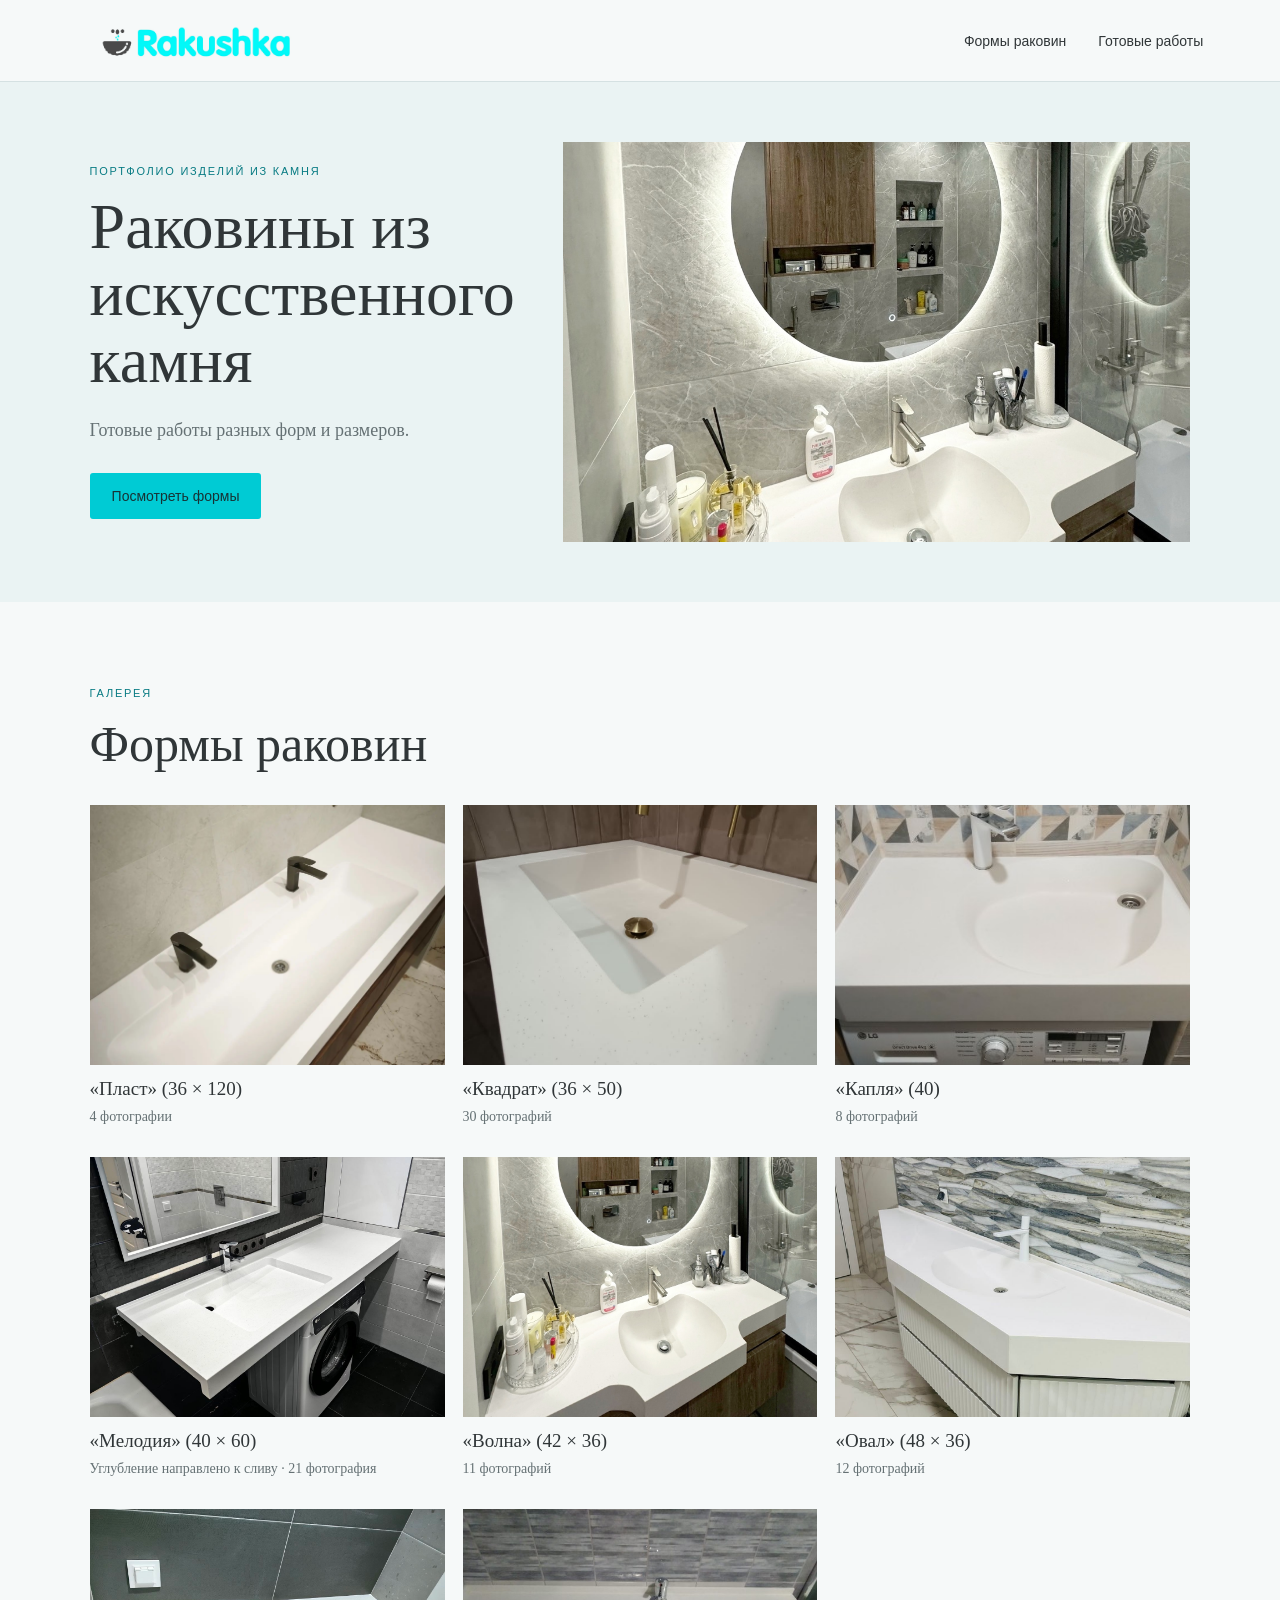
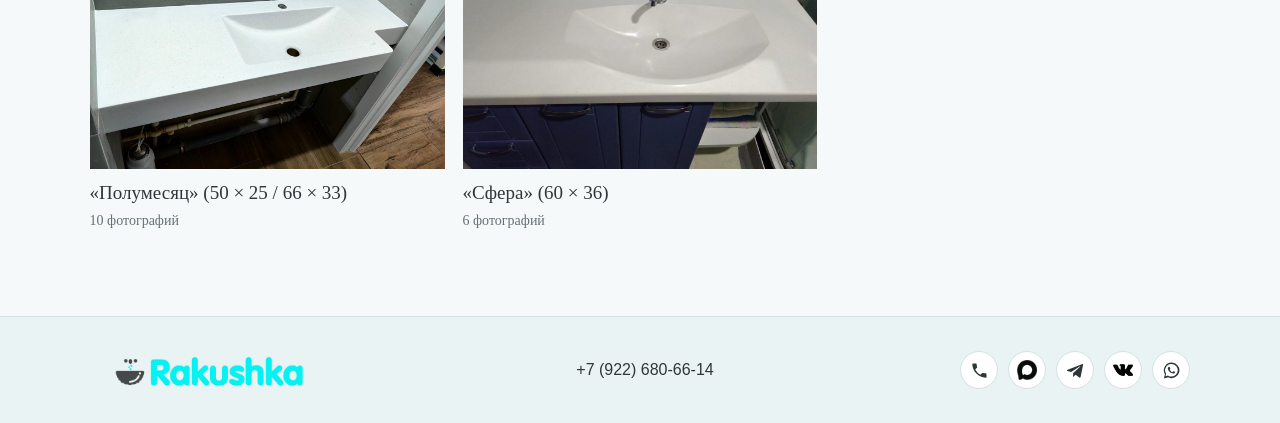
==== index.html @ c7b10550 "добавил сайт" ====
<!DOCTYPE html>
<html lang="ru">
<head>
    <meta charset="UTF-8">
    <meta name="viewport" content="width=device-width, initial-scale=1.0">
    <meta name="description" content="Портфолио раковин из искусственного камня.">
    <title>Rakushka</title>
    <link rel="stylesheet" href="styles.css">
</head>
<body>
    <header class="header">
        <a class="site-logo-link" href="index.html" aria-label="На главную страницу">
            <img class="site-logo" src="img/logo/logo.jpg" alt="Rakushka — логотип">
        </a>
        <nav class="navigation">
            <a href="#forms">Формы раковин</a>
            <a href="works.html">Готовые работы</a>
        </nav>
    </header>

    <main>
        <section class="hero">
            <div class="hero__text">
                <p class="eyebrow">Портфолио изделий из камня</p>
                <h1>Раковины из искусственного камня</h1>
                <p class="hero__description">
                    Готовые работы разных форм и размеров.
                </p>
                <a class="button" href="#forms">Посмотреть формы</a>
            </div>
            <div class="hero__image">
                <img src="img/42x36-izognutaya/01.jpg" alt="Раковина из искусственного камня">
            </div>
        </section>

        <section class="forms section" id="forms">
            <div class="section-heading">
                <p class="eyebrow">Галерея</p>
                <h2>Формы раковин</h2>
            </div>

            <div class="form-grid">
                <a class="form-card" href="works.html?form=36x120">
                    <img src="img/36x120-pryamougolnaya-kruglaya/04.jpg" alt="Раковина «Пласт», 36 × 120">
                    <h3>«Пласт» (36 × 120)</h3>
                    <p>4 фотографии</p>
                </a>

                <a class="form-card" href="works.html?form=36x50">
                    <img src="img/36x50-kvadratnaya/13.jpg" alt="Раковина «Квадрат», 36 × 50">
                    <h3>«Квадрат» (36 × 50)</h3>
                    <p>30 фотографий</p>
                </a>

                <a class="form-card" href="works.html?form=40-oval">
                    <img src="img/40-ovalnaya/01.jpg" alt="Раковина «Капля», 40">
                    <h3>«Капля» (40)</h3>
                    <p>8 фотографий</p>
                </a>

                <a class="form-card" href="works.html?form=40x60">
                    <img src="img/40x60-pryamougolnaya-sliv/18.jpg" alt="Раковина «Мелодия», 40 × 60">
                    <h3>«Мелодия» (40 × 60)</h3>
                    <p>Углубление направлено к сливу · 21 фотография</p>
                </a>

                <a class="form-card" href="works.html?form=42x36">
                    <img class="image-bottom" src="img/42x36-izognutaya/01.jpg" alt="Раковина «Волна», 42 × 36">
                    <h3>«Волна» (42 × 36)</h3>
                    <p>11 фотографий</p>
                </a>

                <a class="form-card" href="works.html?form=48x36">
                    <img src="img/48x36-ovalnaya/04.jpg" alt="Раковина «Овал», 48 × 36">
                    <h3>«Овал» (48 × 36)</h3>
                    <p>12 фотографий</p>
                </a>

                <a class="form-card" href="works.html?form=50x25-66x33">
                    <img src="img/50x25-66x33-polukrug-sboku/06.jpg" alt="Раковина «Полумесяц», 50 × 25 или 66 × 33">
                    <h3>«Полумесяц» (50 × 25 / 66 × 33)</h3>
                    <p>10 фотографий</p>
                </a>

                <a class="form-card" href="works.html?form=60x36">
                    <img src="img/60x36-polukrug-speredi-oval/06.jpg" alt="Раковина «Сфера», 60 × 36">
                    <h3>«Сфера» (60 × 36)</h3>
                    <p>6 фотографий</p>
                </a>
            </div>
        </section>
    </main>

    <footer class="footer">
        <a class="site-logo-link" href="index.html" aria-label="На главную страницу">
            <img class="site-logo" src="img/logo/logo.jpg" alt="Форма камня — логотип">
        </a>
        <a href="tel:+79226806614">+7 (922) 680-66-14</a>
        <div class="footer__socials">
            <a class="social-icon" href="tel:+79226806614" aria-label="Позвонить">
                <svg viewBox="0 0 24 24" aria-hidden="true"><path d="M6.6 10.8a15.1 15.1 0 0 0 6.6 6.6l2.2-2.2a1 1 0 0 1 1-.2 11.4 11.4 0 0 0 3.5.6 1 1 0 0 1 1 1v3.5a1 1 0 0 1-1 1A17.9 17.9 0 0 1 2.9 4.1a1 1 0 0 1 1-1h3.5a1 1 0 0 1 1 1 11.4 11.4 0 0 0 .6 3.5 1 1 0 0 1-.2 1Z"/></svg>
            </a>
            <a class="social-icon" href="https://max.ru/u/f9LHodD0cOLrPdPLi6p1ySVcDOKdnUDTAjddglqmSjcLEAeSOEm218_a-qA" aria-label="MAX">
                <img class="social-icon__image" src="img/logo/max.jpg" alt="">
            </a>
            <a class="social-icon" href="https://t.me/maratusachev" aria-label="Telegram">
                <svg viewBox="0 0 24 24" aria-hidden="true"><path d="M21.7 4.4 18.5 20c-.2 1.1-.8 1.3-1.7.8l-4.7-3.5-2.3 2.2c-.3.3-.5.5-1 .5l.3-4.8 8.7-7.9c.4-.3-.1-.5-.6-.2L6.5 14 1.9 12.6c-1-.3-1-1 .2-1.5L20 4c.8-.3 1.9.2 1.7.4Z"/></svg>
            </a>
            <a class="social-icon" href="https://vk.ru/rakoviny18" aria-label="ВКонтакте">
                <img class="social-icon__image" src="img/logo/vk.jpg" alt="">
            </a>
            <a class="social-icon" href="https://wa.me/qr/Z5MLQCVCQ3GNJ1" aria-label="WhatsApp">
                <svg viewBox="0 0 24 24" aria-hidden="true"><path d="M12 2a9.7 9.7 0 0 0-8.3 14.7L2.4 22l5.5-1.4A9.8 9.8 0 1 0 12 2Zm0 17.7a8 8 0 0 1-4.1-1.1l-.3-.2-3.2.8.8-3.1-.2-.3A8 8 0 1 1 12 19.7Zm4.4-6c-.2-.1-1.4-.7-1.6-.8-.2-.1-.4-.1-.5.1-.2.2-.6.8-.8.9-.1.2-.3.2-.5.1-.2-.1-1-.4-1.9-1.2-.7-.6-1.2-1.4-1.4-1.6-.1-.2 0-.3.1-.5l.4-.4.3-.4c.1-.2 0-.3 0-.4l-.7-1.7c-.2-.4-.4-.4-.5-.4h-.5c-.2 0-.4.1-.6.3-.2.2-.8.8-.8 1.9s.8 2.2.9 2.3c.1.2 1.6 2.5 3.8 3.4 1.4.6 1.9.6 2.6.5.4-.1 1.4-.6 1.6-1.1.2-.6.2-1 .1-1.1-.1-.1-.3-.2-.5-.3Z"/></svg>
            </a>
        </div>
    </footer>
</body>
</html>
---- styles.css ----
:root {
    --color-background: #f6f9f9;
    --color-card: #eaf3f3;
    --color-text: #303638;
    --color-muted: #657174;
    --color-accent: #087b83;
    --color-highlight: #00cbd4;
    --color-highlight-hover: #00b5be;
    --color-line: #d5e1e2;
    --font-heading: Georgia, "Times New Roman", serif;
    --font-text: Arial, Helvetica, sans-serif;
}

* {
    box-sizing: border-box;
}

html {
    scroll-behavior: smooth;
}

body {
    margin: 0;
    color: var(--color-text);
    background: var(--color-background);
    font-family: var(--font-text);
}

a {
    color: inherit;
    text-decoration: none;
}

a:focus-visible,
button:focus-visible,
.work-card img:focus-visible {
    outline: 3px solid var(--color-accent);
    outline-offset: 4px;
}

.header {
    min-height: 82px;
    padding: 18px 6%;
    display: flex;
    align-items: center;
    justify-content: space-between;
    gap: 24px;
    border-bottom: 1px solid var(--color-line);
}

.logo {
    font-family: var(--font-heading);
    font-size: 18px;
    letter-spacing: 0.2em;
}

.site-logo {
    display: block;
    flex: 0 1 240px;
    width: min(240px, 100%);
    height: 34px;
    object-fit: cover;
    object-position: center 48%;
    mix-blend-mode: multiply;
}

.site-logo-link {
    display: block;
    flex: 0 1 240px;
    width: min(240px, 100%);
    min-width: 0;
    line-height: 0;
}

.site-logo-link .site-logo {
    width: 100%;
}

.navigation {
    display: flex;
    gap: 32px;
    font-size: 14px;
}

.navigation a:hover,
.footer a:hover {
    color: var(--color-accent);
}

.hero {
    min-height: 520px;
    padding: 60px 7%;
    display: grid;
    grid-template-columns: 0.8fr 1.2fr;
    align-items: center;
    gap: 48px;
    background: var(--color-card);
}

.hero__text {
    max-width: 480px;
}

.eyebrow {
    margin: 0 0 16px;
    color: var(--color-accent);
    font-size: 11px;
    letter-spacing: 0.16em;
    text-transform: uppercase;
}

.hero h1,
.works h1 {
    margin: 0;
    font-family: var(--font-heading);
    font-size: clamp(42px, 5vw, 66px);
    font-weight: 400;
    line-height: 1.05;
}

.hero__description {
    max-width: 380px;
    margin: 22px 0 28px;
    color: var(--color-muted);
    font-family: var(--font-heading);
    font-size: 18px;
    line-height: 1.6;
}

.button {
    display: inline-block;
    padding: 15px 22px;
    color: #173335;
    background: var(--color-highlight);
    border-radius: 3px;
    font-size: 14px;
}

.button:hover {
    background: var(--color-highlight-hover);
}

.hero__image {
    height: 400px;
    overflow: hidden;
}

.hero__image img {
    width: 100%;
    height: 100%;
    object-fit: cover;
}

.section {
    padding: 85px 7%;
}

.section-heading {
    margin-bottom: 32px;
}

.section-heading h2 {
    margin: 0 0 12px;
    font-family: var(--font-heading);
    font-size: clamp(34px, 4vw, 50px);
    font-weight: 400;
}

.section-heading > p:last-child {
    color: var(--color-muted);
    font-family: var(--font-heading);
}

.form-grid {
    display: grid;
    grid-template-columns: repeat(3, minmax(0, 1fr));
    gap: 30px 18px;
}

.form-card {
    display: block;
    min-width: 0;
}

.form-card img {
    display: block;
    width: 100%;
    height: 260px;
    object-fit: cover;
    background: var(--color-card);
    transition: transform 0.25s ease;
}

.form-card img.image-bottom {
    object-position: center bottom;
}

.form-card:hover img {
    transform: scale(1.02);
}

.form-card h3,
.work-card h2 {
    margin: 13px 0 6px;
    font-family: var(--font-heading);
    font-size: 19px;
    font-weight: 400;
}

.work-card h2 {
    min-height: 1.25em;
}

.form-card p,
.work-card p {
    margin: 0;
    color: var(--color-muted);
    font-family: var(--font-heading);
    font-size: 14px;
    line-height: 1.5;
}

.form-card:hover h3 {
    color: var(--color-accent);
}

.works h1 {
    margin-bottom: 34px;
}

.work-group {
    margin-top: 48px;
}

.work-group__title {
    margin: 0 0 24px;
    font-family: var(--font-heading);
    font-size: 28px;
    font-weight: 400;
}

.work-group[hidden] {
    display: none;
}

.works-grid {
    display: grid;
    grid-template-columns: repeat(3, minmax(0, 1fr));
    gap: 34px 18px;
}

.work-card img {
    display: block;
    width: 100%;
    height: 300px;
    object-fit: cover;
    background: var(--color-card);
    cursor: zoom-in;
    transition: transform 0.25s ease;
}

.work-card img:hover {
    transform: scale(1.02);
}

.photo-viewer {
    position: fixed;
    width: 100vw;
    height: 100vh;
    height: 100dvh;
    max-width: none;
    max-height: none;
    margin: 0;
    padding: max(56px, env(safe-area-inset-top)) max(24px, env(safe-area-inset-right)) max(24px, env(safe-area-inset-bottom)) max(24px, env(safe-area-inset-left));
    border: 0;
    background: rgba(25, 34, 36, 0.97);
    overflow: hidden;
}

.photo-viewer::backdrop {
    background: rgba(25, 34, 36, 0.97);
}

.photo-viewer__image {
    display: block;
    width: 100%;
    height: 100%;
    object-fit: contain;
}

.photo-viewer__close {
    position: absolute;
    top: max(12px, env(safe-area-inset-top));
    right: max(18px, env(safe-area-inset-right));
    width: 42px;
    height: 42px;
    border: 0;
    color: #fff;
    background: transparent;
    font: 36px/1 Arial, sans-serif;
    cursor: pointer;
}

.footer {
    padding: 34px 7%;
    display: flex;
    align-items: center;
    justify-content: space-between;
    gap: 24px;
    border-top: 1px solid var(--color-line);
    background: var(--color-card);
}

.footer__title {
    font-family: var(--font-heading);
    letter-spacing: 0.16em;
}

.footer__socials {
    display: flex;
    align-items: center;
    gap: 10px;
}

.social-icon {
    display: inline-flex;
    width: 38px;
    height: 38px;
    align-items: center;
    justify-content: center;
    border: 1px solid var(--color-line);
    border-radius: 50%;
    color: var(--color-text);
    background: #ffffff;
    transition: color 0.2s ease, background-color 0.2s ease, transform 0.2s ease;
}

.social-icon svg {
    display: block;
    width: 19px;
    height: 19px;
    fill: currentColor;
}

.social-icon__text {
    font-family: Arial, Helvetica, sans-serif;
    font-size: 13px;
    font-weight: 700;
    line-height: 1;
}

.social-icon__image {
    display: block;
    width: 20px;
    height: 20px;
    object-fit: contain;
}

.social-icon:hover {
    color: #173335;
    background: var(--color-highlight);
    transform: translateY(-2px);
}

@media (max-width: 1100px) {
    .hero {
        gap: 32px;
    }

    .section {
        padding-right: 5%;
        padding-left: 5%;
    }

    .form-grid {
        grid-template-columns: repeat(2, minmax(0, 1fr));
    }

    .form-card img {
        height: 230px;
    }

    .works-grid {
        grid-template-columns: repeat(3, minmax(0, 1fr));
        gap: 28px 16px;
    }

    .work-card img {
        height: auto;
        aspect-ratio: 4 / 3;
    }
}

@media (max-width: 760px) {
    .header {
        min-height: 72px;
        padding: 16px 5%;
    }

    .hero {
        min-height: 0;
        padding: 48px 5%;
        grid-template-columns: 1fr;
        gap: 30px;
    }

    .hero__image {
        height: auto;
        aspect-ratio: 16 / 10;
    }

    .hero__text {
        max-width: 620px;
    }

    .hero h1 {
        max-width: 640px;
        font-size: clamp(42px, 8vw, 60px);
    }

    .section {
        padding-top: 64px;
        padding-bottom: 64px;
    }

    .works-grid {
        grid-template-columns: repeat(2, minmax(0, 1fr));
        gap: 26px 14px;
    }

    .work-group {
        margin-top: 40px;
    }

    .work-group__title {
        font-size: 25px;
    }
}

@media (max-width: 560px) {
    .header {
        min-height: auto;
        padding: 16px 5%;
        align-items: center;
        flex-direction: row;
        flex-wrap: wrap;
        gap: 14px;
    }

    .logo {
        font-size: 16px;
    }

    .navigation {
        width: 100%;
        order: 2;
        justify-content: flex-start;
        gap: 24px;
        padding-top: 12px;
        border-top: 1px solid var(--color-line);
        font-size: 13px;
    }

    .hero {
        padding: 38px 5% 32px;
        gap: 24px;
    }

    .hero h1 {
        font-size: clamp(38px, 10vw, 52px);
    }

    .hero__description {
        margin: 16px 0 22px;
        font-size: 16px;
    }

    .hero__image {
        aspect-ratio: 4 / 3;
    }

    .section {
        padding: 52px 5%;
    }

    .form-grid {
        grid-template-columns: repeat(2, minmax(0, 1fr));
        gap: 24px 12px;
    }

    .works-grid {
        gap: 22px 10px;
    }

    .form-card img {
        height: auto;
        aspect-ratio: 1 / 1;
    }

    .work-card img {
        aspect-ratio: 4 / 3;
    }

    .form-card h3,
    .work-card h2 {
        margin: 10px 0 5px;
        font-size: 16px;
        line-height: 1.25;
    }

    .form-card p,
    .work-card p {
        font-size: 12px;
        line-height: 1.4;
    }

    .works h1 {
        margin-bottom: 26px;
        font-size: clamp(38px, 10vw, 52px);
    }

    .work-group {
        margin-top: 34px;
    }

    .work-group__title {
        margin-bottom: 18px;
        font-size: 21px;
    }

    .footer {
        padding: 26px 5%;
        align-items: flex-start;
        flex-direction: column;
        gap: 12px;
    }

    .photo-viewer {
        padding-right: max(12px, env(safe-area-inset-right));
        padding-left: max(12px, env(safe-area-inset-left));
    }

    .photo-viewer__close {
        top: max(8px, env(safe-area-inset-top));
        right: max(10px, env(safe-area-inset-right));
    }
}

@media (max-width: 380px) {
    .header {
        gap: 12px;
    }

    .logo {
        font-size: 14px;
        letter-spacing: 0.16em;
    }

    .navigation {
        gap: 16px;
        font-size: 12px;
    }

    .hero h1 {
        font-size: 38px;
    }

    .form-grid,
    .works-grid {
        column-gap: 9px;
    }

    .form-card h3,
    .work-card h2 {
        font-size: 14px;
    }

    .form-card p,
    .work-card p {
        font-size: 11px;
    }
}
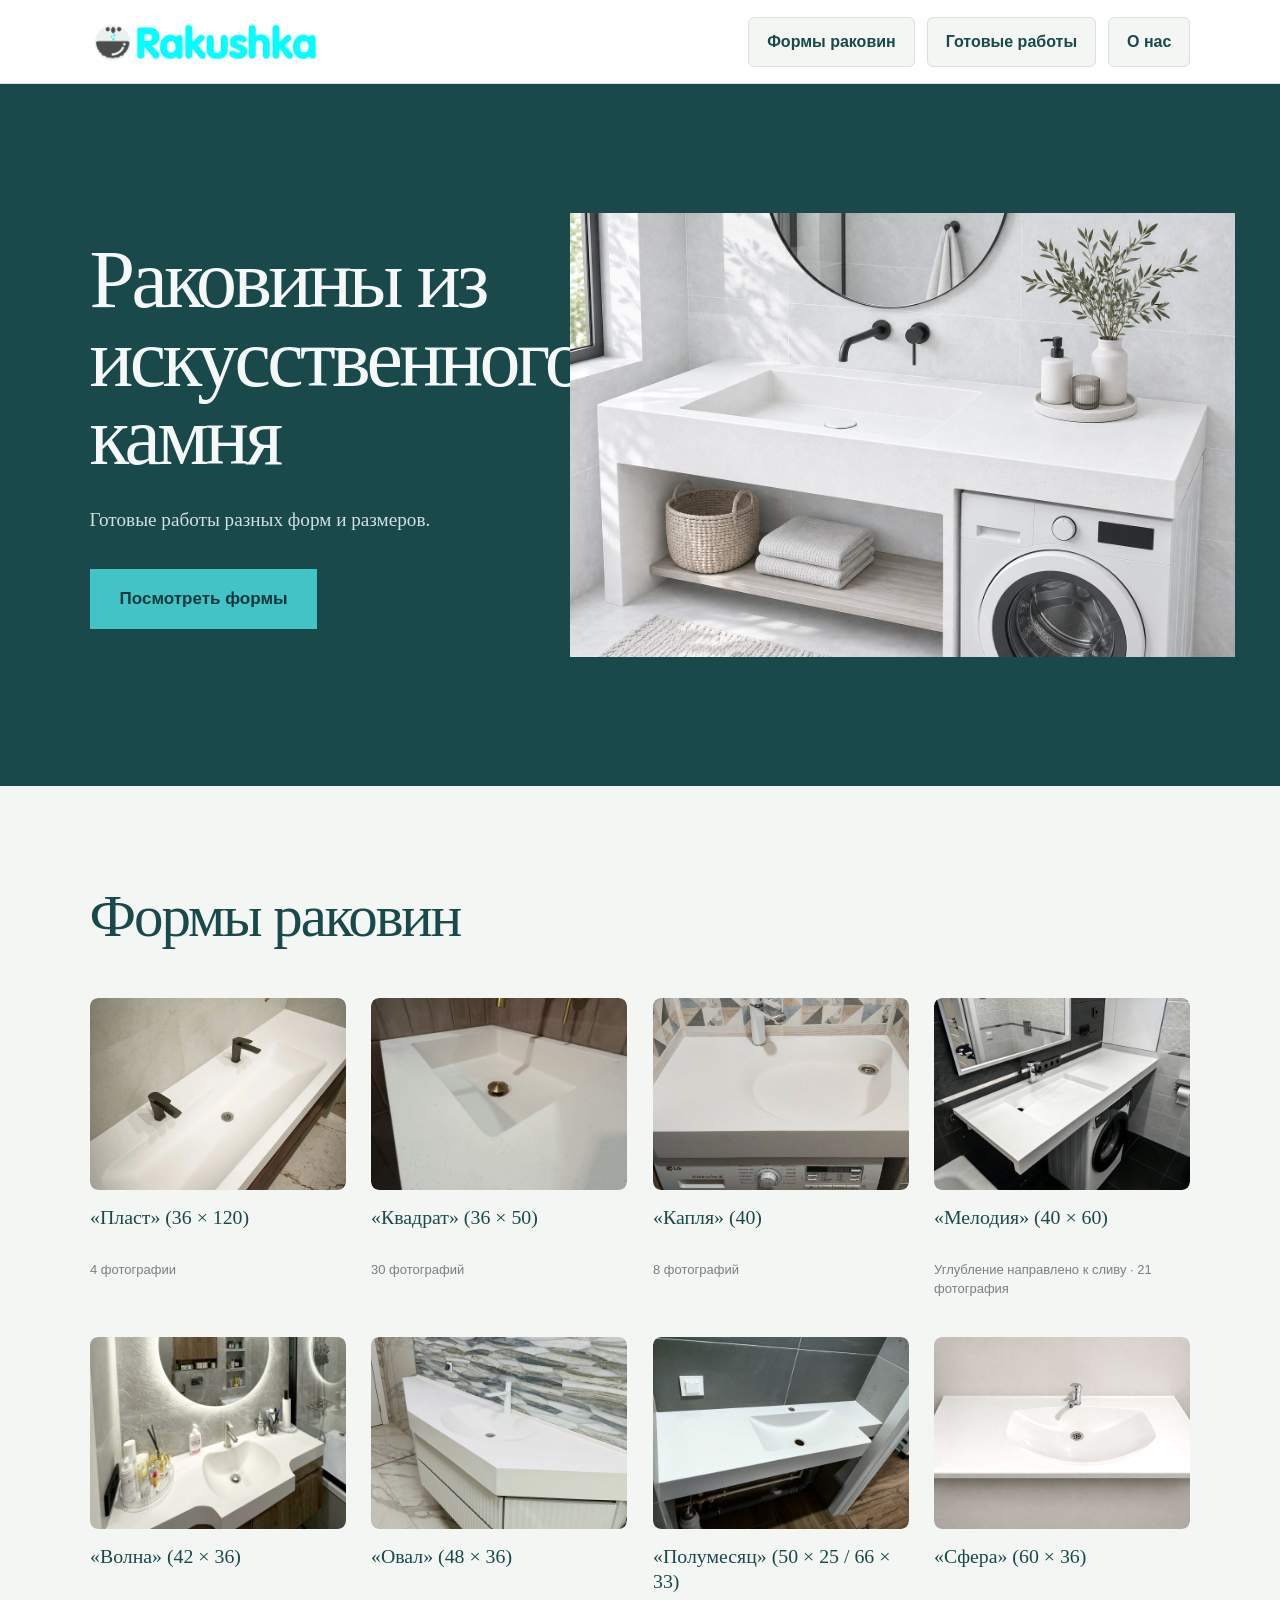
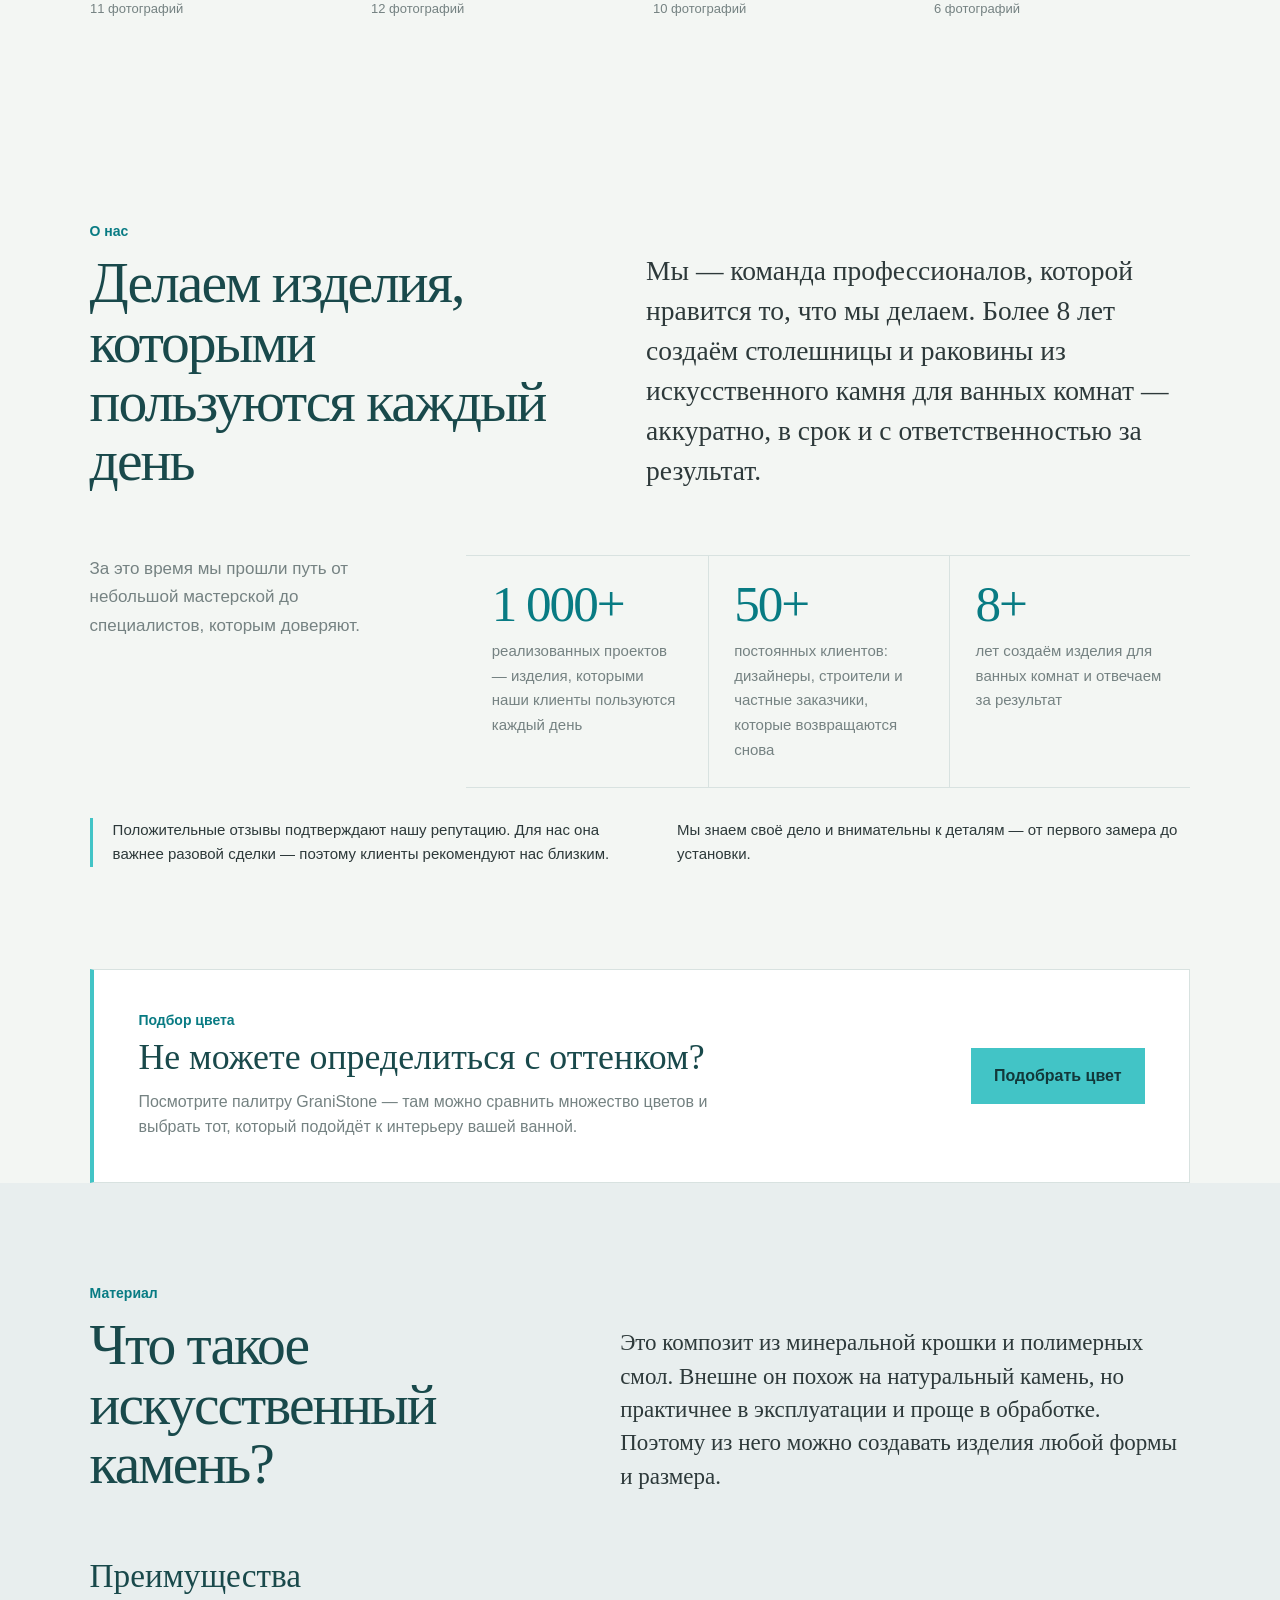
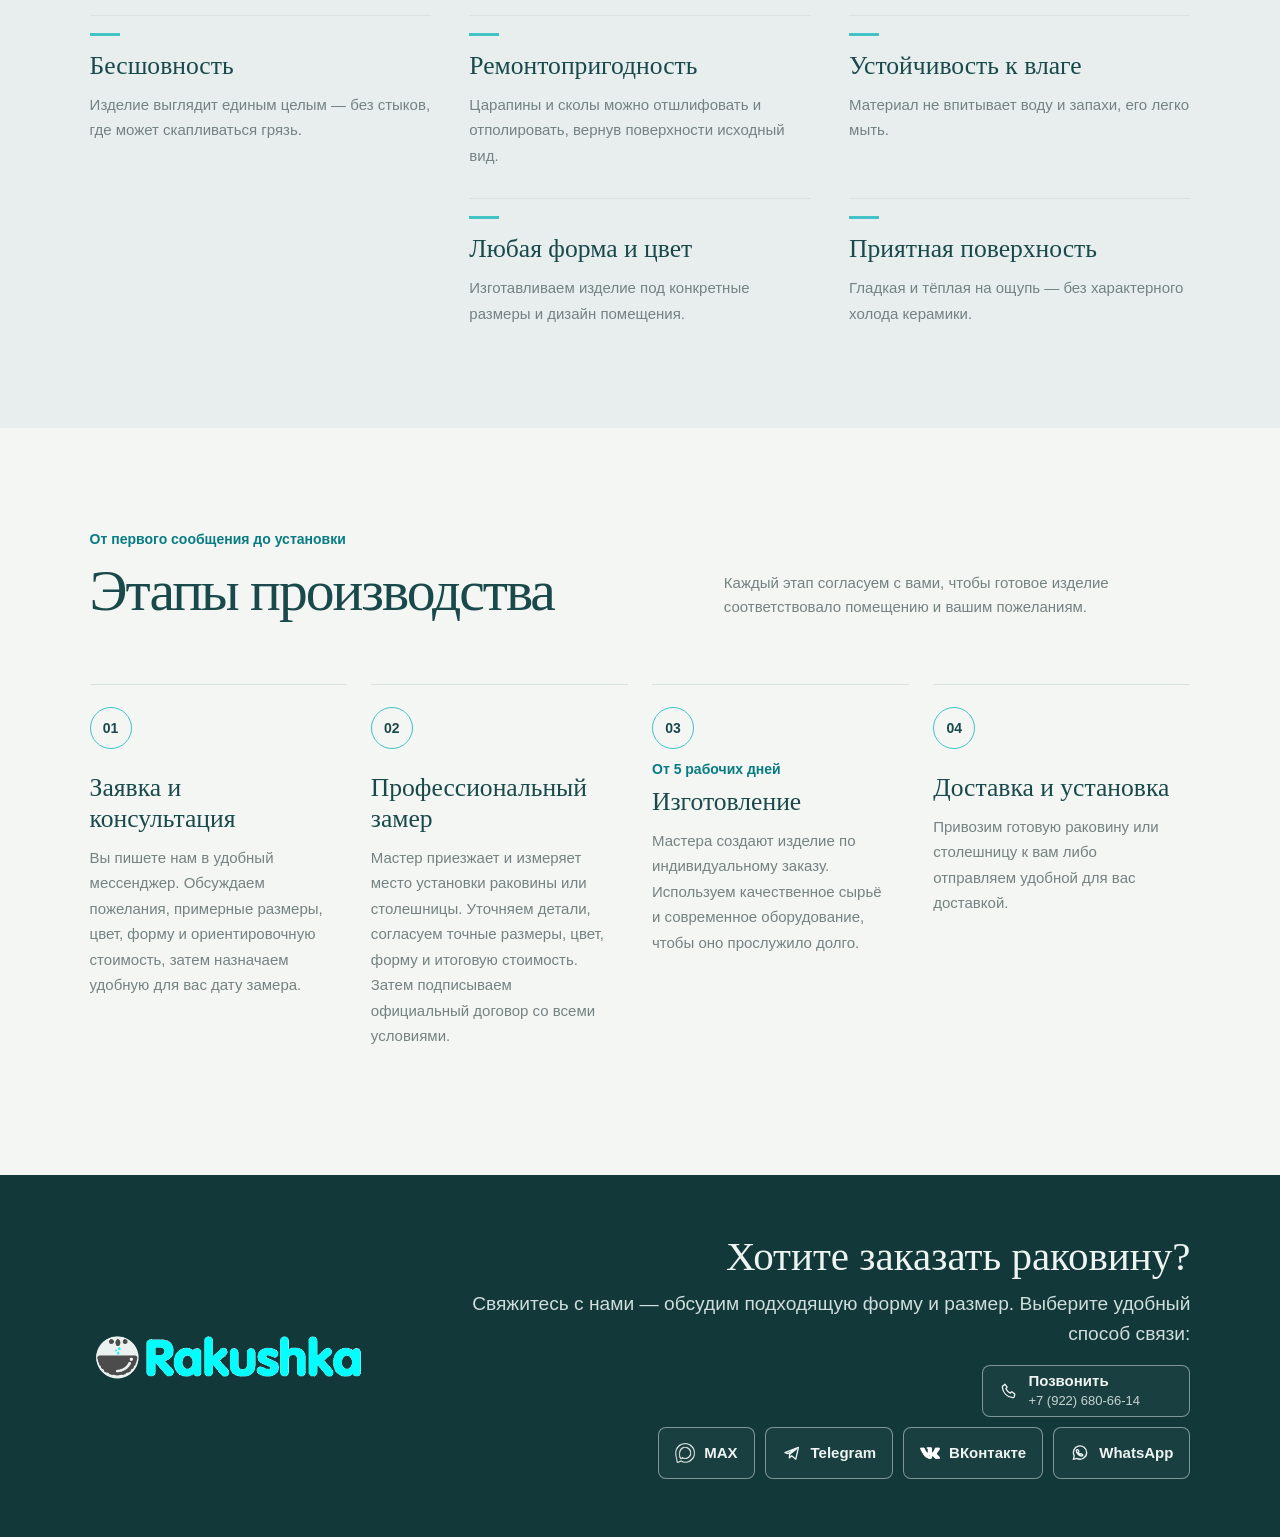
==== commit ad63afbc: "Обновлена альтернативная версия сайта" ====
--- a/index.html
+++ b/index.html
@@ -4,24 +4,24 @@
     <meta charset="UTF-8">
     <meta name="viewport" content="width=device-width, initial-scale=1.0">
     <meta name="description" content="Портфолио раковин из искусственного камня.">
-    <title>Rakushka</title>
+    <title>Форма камня — галерея раковин</title>
     <link rel="stylesheet" href="styles.css">
 </head>
 <body>
     <header class="header">
         <a class="site-logo-link" href="index.html" aria-label="На главную страницу">
-            <img class="site-logo" src="img/logo/logo.jpg" alt="Rakushka — логотип">
+            <img class="site-logo" src="img/logo/logo-circle.png" alt="Rakushka — логотип">
         </a>
-        <nav class="navigation">
+                <nav class="navigation">
             <a href="#forms">Формы раковин</a>
             <a href="works.html">Готовые работы</a>
+            <a href="#about">О нас</a>
         </nav>
     </header>
 
     <main>
         <section class="hero">
             <div class="hero__text">
-                <p class="eyebrow">Портфолио изделий из камня</p>
                 <h1>Раковины из искусственного камня</h1>
                 <p class="hero__description">
                     Готовые работы разных форм и размеров.
@@ -29,90 +29,372 @@
                 <a class="button" href="#forms">Посмотреть формы</a>
             </div>
             <div class="hero__image">
-                <img src="img/42x36-izognutaya/01.jpg" alt="Раковина из искусственного камня">
+                <img src="img/optimized/hero-sink-white.jpg" fetchpriority="high" decoding="async" alt="Раковина из искусственного камня">
             </div>
         </section>
 
         <section class="forms section" id="forms">
             <div class="section-heading">
-                <p class="eyebrow">Галерея</p>
                 <h2>Формы раковин</h2>
             </div>
 
             <div class="form-grid">
-                <a class="form-card" href="works.html?form=36x120">
-                    <img src="img/36x120-pryamougolnaya-kruglaya/04.jpg" alt="Раковина «Пласт», 36 × 120">
-                    <h3>«Пласт» (36 × 120)</h3>
-                    <p>4 фотографии</p>
+                                <div class="form-card" data-images="img/36x120-pryamougolnaya-kruglaya/04.jpg|img/36x120-pryamougolnaya-kruglaya/01.jpg|img/36x120-pryamougolnaya-kruglaya/02.jpg|img/36x120-pryamougolnaya-kruglaya/03.jpg">
+                    <div class="form-card__media">
+                        <a class="form-card__image-link" href="works.html?form=36x120" aria-label="Открыть все работы: &#171;Пласт&#187; (36 &#215; 120)">
+                            <img src="img/36x120-pryamougolnaya-kruglaya/04.jpg" alt="Раковина «Пласт», 36 × 120" loading="lazy" decoding="async">
+                        </a>
+                        <button class="form-card__arrow form-card__arrow--previous" type="button" aria-label="Предыдущее фото категории &#171;Пласт&#187; (36 &#215; 120)">
+                            <svg viewBox="0 0 24 24" aria-hidden="true"><path d="m14.5 5-7 7 7 7" /></svg>
+                        </button>
+                        <span class="form-card__counter" aria-live="polite">01 / 04</span>
+                        <button class="form-card__arrow form-card__arrow--next" type="button" aria-label="Следующее фото категории &#171;Пласт&#187; (36 &#215; 120)">
+                            <svg viewBox="0 0 24 24" aria-hidden="true"><path d="m9.5 5 7 7-7 7" /></svg>
+                        </button>
+                    </div>
+                    <a class="form-card__content-link" href="works.html?form=36x120">
+                        <h3>«Пласт» (36 × 120)</h3>
+                        <p>4 фотографии</p>
+                    </a>
+                </div>
+
+                                <div class="form-card" data-images="img/36x50-kvadratnaya/13.jpg|img/36x50-kvadratnaya/01.jpg|img/36x50-kvadratnaya/02.jpg|img/36x50-kvadratnaya/03.jpg|img/36x50-kvadratnaya/04.jpg|img/36x50-kvadratnaya/05.jpg|img/36x50-kvadratnaya/06.jpg|img/36x50-kvadratnaya/07.jpg|img/36x50-kvadratnaya/08.jpg|img/36x50-kvadratnaya/09.jpg|img/36x50-kvadratnaya/10.jpg|img/36x50-kvadratnaya/11.jpg|img/36x50-kvadratnaya/12.jpg|img/36x50-kvadratnaya/14.jpg|img/36x50-kvadratnaya/15.jpg|img/36x50-kvadratnaya/16.jpg|img/36x50-kvadratnaya/17.jpg|img/36x50-kvadratnaya/18.jpg|img/36x50-kvadratnaya/19.jpg|img/36x50-kvadratnaya/20.jpg|img/36x50-kvadratnaya/21.jpg|img/36x50-kvadratnaya/22.jpg|img/36x50-kvadratnaya/23.jpg|img/36x50-kvadratnaya/24.jpg|img/36x50-kvadratnaya/25.jpg|img/36x50-kvadratnaya/26.jpg|img/36x50-kvadratnaya/27.jpg|img/36x50-kvadratnaya/28.jpg|img/36x50-kvadratnaya/29.jpg|img/36x50-kvadratnaya/30.jpg">
+                    <div class="form-card__media">
+                        <a class="form-card__image-link" href="works.html?form=36x50" aria-label="Открыть все работы: &#171;Квадрат&#187; (36 &#215; 50)">
+                            <img src="img/36x50-kvadratnaya/13.jpg" alt="Раковина «Квадрат», 36 × 50" loading="lazy" decoding="async">
+                        </a>
+                        <button class="form-card__arrow form-card__arrow--previous" type="button" aria-label="Предыдущее фото категории &#171;Квадрат&#187; (36 &#215; 50)">
+                            <svg viewBox="0 0 24 24" aria-hidden="true"><path d="m14.5 5-7 7 7 7" /></svg>
+                        </button>
+                        <span class="form-card__counter" aria-live="polite">01 / 30</span>
+                        <button class="form-card__arrow form-card__arrow--next" type="button" aria-label="Следующее фото категории &#171;Квадрат&#187; (36 &#215; 50)">
+                            <svg viewBox="0 0 24 24" aria-hidden="true"><path d="m9.5 5 7 7-7 7" /></svg>
+                        </button>
+                    </div>
+                    <a class="form-card__content-link" href="works.html?form=36x50">
+                        <h3>«Квадрат» (36 × 50)</h3>
+                        <p>30 фотографий</p>
+                    </a>
+                </div>
+
+                                <div class="form-card" data-images="img/40-ovalnaya/01.jpg|img/40-ovalnaya/02.jpg|img/40-ovalnaya/03.jpg|img/40-ovalnaya/04.jpg|img/40-ovalnaya/05.jpg|img/40-ovalnaya/06.jpg|img/40-ovalnaya/07.jpg|img/40-ovalnaya/08.jpg">
+                    <div class="form-card__media">
+                        <a class="form-card__image-link" href="works.html?form=40-oval" aria-label="Открыть все работы: &#171;Капля&#187; (40)">
+                            <img class="image-focus-bottom" src="img/40-ovalnaya/01.jpg" alt="Раковина «Капля», 40" loading="lazy" decoding="async">
+                        </a>
+                        <button class="form-card__arrow form-card__arrow--previous" type="button" aria-label="Предыдущее фото категории &#171;Капля&#187; (40)">
+                            <svg viewBox="0 0 24 24" aria-hidden="true"><path d="m14.5 5-7 7 7 7" /></svg>
+                        </button>
+                        <span class="form-card__counter" aria-live="polite">01 / 08</span>
+                        <button class="form-card__arrow form-card__arrow--next" type="button" aria-label="Следующее фото категории &#171;Капля&#187; (40)">
+                            <svg viewBox="0 0 24 24" aria-hidden="true"><path d="m9.5 5 7 7-7 7" /></svg>
+                        </button>
+                    </div>
+                    <a class="form-card__content-link" href="works.html?form=40-oval">
+                        <h3>«Капля» (40)</h3>
+                        <p>8 фотографий</p>
+                    </a>
+                </div>
+
+                                <div class="form-card" data-images="img/40x60-pryamougolnaya-sliv/18.jpg|img/40x60-pryamougolnaya-sliv/01.jpg|img/40x60-pryamougolnaya-sliv/02.jpg|img/40x60-pryamougolnaya-sliv/03.jpg|img/40x60-pryamougolnaya-sliv/04.jpg|img/40x60-pryamougolnaya-sliv/05.jpg|img/40x60-pryamougolnaya-sliv/06.jpg|img/40x60-pryamougolnaya-sliv/07.jpg|img/40x60-pryamougolnaya-sliv/08.jpg|img/40x60-pryamougolnaya-sliv/09.jpg|img/40x60-pryamougolnaya-sliv/10.jpg|img/40x60-pryamougolnaya-sliv/11.jpg|img/40x60-pryamougolnaya-sliv/12.jpg|img/40x60-pryamougolnaya-sliv/13.jpg|img/40x60-pryamougolnaya-sliv/14.jpg|img/40x60-pryamougolnaya-sliv/15.jpg|img/40x60-pryamougolnaya-sliv/16.jpg|img/40x60-pryamougolnaya-sliv/17.jpg|img/40x60-pryamougolnaya-sliv/19.jpg|img/40x60-pryamougolnaya-sliv/20.jpg|img/40x60-pryamougolnaya-sliv/21.jpg">
+                    <div class="form-card__media">
+                        <a class="form-card__image-link" href="works.html?form=40x60" aria-label="Открыть все работы: &#171;Мелодия&#187; (40 &#215; 60)">
+                            <img src="img/40x60-pryamougolnaya-sliv/18.jpg" alt="Раковина «Мелодия», 40 × 60" loading="lazy" decoding="async">
+                        </a>
+                        <button class="form-card__arrow form-card__arrow--previous" type="button" aria-label="Предыдущее фото категории &#171;Мелодия&#187; (40 &#215; 60)">
+                            <svg viewBox="0 0 24 24" aria-hidden="true"><path d="m14.5 5-7 7 7 7" /></svg>
+                        </button>
+                        <span class="form-card__counter" aria-live="polite">01 / 21</span>
+                        <button class="form-card__arrow form-card__arrow--next" type="button" aria-label="Следующее фото категории &#171;Мелодия&#187; (40 &#215; 60)">
+                            <svg viewBox="0 0 24 24" aria-hidden="true"><path d="m9.5 5 7 7-7 7" /></svg>
+                        </button>
+                    </div>
+                    <a class="form-card__content-link" href="works.html?form=40x60">
+                        <h3>«Мелодия» (40 × 60)</h3>
+                        <p>Углубление направлено к сливу · 21 фотография</p>
+                    </a>
+                </div>
+
+                                <div class="form-card" data-images="img/42x36-izognutaya/01.jpg|img/42x36-izognutaya/02.jpg|img/42x36-izognutaya/03.jpg|img/42x36-izognutaya/04.jpg|img/42x36-izognutaya/05.jpg|img/42x36-izognutaya/06.jpg|img/42x36-izognutaya/07.jpg|img/42x36-izognutaya/08.jpg|img/42x36-izognutaya/09.jpg|img/42x36-izognutaya/10.jpg|img/42x36-izognutaya/11.jpg">
+                    <div class="form-card__media">
+                        <a class="form-card__image-link" href="works.html?form=42x36" aria-label="Открыть все работы: &#171;Волна&#187; (42 &#215; 36)">
+                            <img class="image-bottom" src="img/42x36-izognutaya/01.jpg" alt="Раковина «Волна», 42 × 36" loading="lazy" decoding="async">
+                        </a>
+                        <button class="form-card__arrow form-card__arrow--previous" type="button" aria-label="Предыдущее фото категории &#171;Волна&#187; (42 &#215; 36)">
+                            <svg viewBox="0 0 24 24" aria-hidden="true"><path d="m14.5 5-7 7 7 7" /></svg>
+                        </button>
+                        <span class="form-card__counter" aria-live="polite">01 / 11</span>
+                        <button class="form-card__arrow form-card__arrow--next" type="button" aria-label="Следующее фото категории &#171;Волна&#187; (42 &#215; 36)">
+                            <svg viewBox="0 0 24 24" aria-hidden="true"><path d="m9.5 5 7 7-7 7" /></svg>
+                        </button>
+                    </div>
+                    <a class="form-card__content-link" href="works.html?form=42x36">
+                        <h3>«Волна» (42 × 36)</h3>
+                        <p>11 фотографий</p>
+                    </a>
+                </div>
+
+                                <div class="form-card" data-images="img/48x36-ovalnaya/04.jpg|img/48x36-ovalnaya/01.jpg|img/48x36-ovalnaya/02.jpg|img/48x36-ovalnaya/03.jpg|img/48x36-ovalnaya/05.jpg|img/48x36-ovalnaya/06.jpg|img/48x36-ovalnaya/07.jpg|img/48x36-ovalnaya/08.jpg|img/48x36-ovalnaya/09.jpg|img/48x36-ovalnaya/10.jpg|img/48x36-ovalnaya/11.jpg|img/48x36-ovalnaya/12.jpg">
+                    <div class="form-card__media">
+                        <a class="form-card__image-link" href="works.html?form=48x36" aria-label="Открыть все работы: &#171;Овал&#187; (48 &#215; 36)">
+                            <img src="img/48x36-ovalnaya/04.jpg" alt="Раковина «Овал», 48 × 36" loading="lazy" decoding="async">
+                        </a>
+                        <button class="form-card__arrow form-card__arrow--previous" type="button" aria-label="Предыдущее фото категории &#171;Овал&#187; (48 &#215; 36)">
+                            <svg viewBox="0 0 24 24" aria-hidden="true"><path d="m14.5 5-7 7 7 7" /></svg>
+                        </button>
+                        <span class="form-card__counter" aria-live="polite">01 / 12</span>
+                        <button class="form-card__arrow form-card__arrow--next" type="button" aria-label="Следующее фото категории &#171;Овал&#187; (48 &#215; 36)">
+                            <svg viewBox="0 0 24 24" aria-hidden="true"><path d="m9.5 5 7 7-7 7" /></svg>
+                        </button>
+                    </div>
+                    <a class="form-card__content-link" href="works.html?form=48x36">
+                        <h3>«Овал» (48 × 36)</h3>
+                        <p>12 фотографий</p>
+                    </a>
+                </div>
+
+                                <div class="form-card" data-images="img/50x25-66x33-polukrug-sboku/06.jpg|img/50x25-66x33-polukrug-sboku/01.jpg|img/50x25-66x33-polukrug-sboku/02.jpg|img/50x25-66x33-polukrug-sboku/03.jpg|img/50x25-66x33-polukrug-sboku/04.jpg|img/50x25-66x33-polukrug-sboku/05.jpg|img/50x25-66x33-polukrug-sboku/07.jpg|img/50x25-66x33-polukrug-sboku/08.jpg|img/50x25-66x33-polukrug-sboku/09.jpg|img/50x25-66x33-polukrug-sboku/10.jpg">
+                    <div class="form-card__media">
+                        <a class="form-card__image-link" href="works.html?form=50x25-66x33" aria-label="Открыть все работы: &#171;Полумесяц&#187; (50 &#215; 25 / 66 &#215; 33)">
+                            <img src="img/50x25-66x33-polukrug-sboku/06.jpg" alt="Раковина «Полумесяц», 50 × 25 или 66 × 33" loading="lazy" decoding="async">
+                        </a>
+                        <button class="form-card__arrow form-card__arrow--previous" type="button" aria-label="Предыдущее фото категории &#171;Полумесяц&#187; (50 &#215; 25 / 66 &#215; 33)">
+                            <svg viewBox="0 0 24 24" aria-hidden="true"><path d="m14.5 5-7 7 7 7" /></svg>
+                        </button>
+                        <span class="form-card__counter" aria-live="polite">01 / 10</span>
+                        <button class="form-card__arrow form-card__arrow--next" type="button" aria-label="Следующее фото категории &#171;Полумесяц&#187; (50 &#215; 25 / 66 &#215; 33)">
+                            <svg viewBox="0 0 24 24" aria-hidden="true"><path d="m9.5 5 7 7-7 7" /></svg>
+                        </button>
+                    </div>
+                    <a class="form-card__content-link" href="works.html?form=50x25-66x33">
+                        <h3>«Полумесяц» (50 × 25 / 66 × 33)</h3>
+                        <p>10 фотографий</p>
+                    </a>
+                </div>
+
+                                <div class="form-card" data-images="img/optimized/category-preview/sfera-clean.jpg|img/60x36-polukrug-speredi-oval/01.jpg|img/60x36-polukrug-speredi-oval/02.jpg|img/60x36-polukrug-speredi-oval/03.jpg|img/60x36-polukrug-speredi-oval/04.jpg|img/60x36-polukrug-speredi-oval/05.jpg|img/60x36-polukrug-speredi-oval/06.jpg">
+                    <div class="form-card__media">
+                        <a class="form-card__image-link" href="works.html?form=60x36" aria-label="Открыть все работы: &#171;Сфера&#187; (60 &#215; 36)">
+                            <img class="image-match" src="img/optimized/category-preview/sfera-clean.jpg" alt="Раковина «Сфера», 60 × 36" loading="lazy" decoding="async">
+                        </a>
+                        <button class="form-card__arrow form-card__arrow--previous" type="button" aria-label="Предыдущее фото категории &#171;Сфера&#187; (60 &#215; 36)">
+                            <svg viewBox="0 0 24 24" aria-hidden="true"><path d="m14.5 5-7 7 7 7" /></svg>
+                        </button>
+                        <span class="form-card__counter" aria-live="polite">01 / 07</span>
+                        <button class="form-card__arrow form-card__arrow--next" type="button" aria-label="Следующее фото категории &#171;Сфера&#187; (60 &#215; 36)">
+                            <svg viewBox="0 0 24 24" aria-hidden="true"><path d="m9.5 5 7 7-7 7" /></svg>
+                        </button>
+                    </div>
+                    <a class="form-card__content-link" href="works.html?form=60x36">
+                        <h3>«Сфера» (60 × 36)</h3>
+                        <p>6 фотографий</p>
+                    </a>
+                </div>
+            </div>
+        </section>
+            <section class="info-section info-section--about section" id="about">
+            <div class="info-about__header">
+                <div class="info-about__title">
+                    <p class="info-eyebrow">О нас</p>
+                    <h2>Делаем изделия, которыми пользуются каждый день</h2>
+                </div>
+                <p class="info-about__lead">
+                    Мы — команда профессионалов, которой нравится то, что мы делаем. Более 8 лет создаём столешницы и раковины из искусственного камня для ванных комнат — аккуратно, в срок и с ответственностью за результат.
+                </p>
+            </div>
+
+            <div class="info-about__details">
+                <p class="info-about__journey">
+                    За это время мы прошли путь от небольшой мастерской до специалистов, которым доверяют.
+                </p>
+                <div class="info-stats" aria-label="О мастерской в цифрах">
+                    <article class="info-stat">
+                        <strong>1 000+</strong>
+                        <p>реализованных проектов — изделия, которыми наши клиенты пользуются каждый день</p>
+                    </article>
+                    <article class="info-stat">
+                        <strong>50+</strong>
+                        <p>постоянных клиентов: дизайнеры, строители и частные заказчики, которые возвращаются снова</p>
+                    </article>
+                    <article class="info-stat">
+                        <strong>8+</strong>
+                        <p>лет создаём изделия для ванных комнат и отвечаем за результат</p>
+                    </article>
+                </div>
+            </div>
+
+            <div class="info-about__closing">
+                <p>Положительные отзывы подтверждают нашу репутацию. Для нас она важнее разовой сделки — поэтому клиенты рекомендуют нас близким.</p>
+                <p>Мы знаем своё дело и внимательны к деталям — от первого замера до установки.</p>
+            </div>
+        </section>
+
+        <section class="info-color-guide" aria-labelledby="color-guide-title">
+            <div class="info-color-guide__copy">
+                <p class="info-eyebrow">Подбор цвета</p>
+                <h2 id="color-guide-title">Не можете определиться с оттенком?</h2>
+                <p>Посмотрите палитру GraniStone — там можно сравнить множество цветов и выбрать тот, который подойдёт к интерьеру вашей ванной.</p>
+            </div>
+            <a class="info-color-guide__button" href="https://granistone.ru/dlya-proizvoditeley-stoleshnits/tsveta-granistone/" target="_blank" rel="noopener noreferrer" aria-label="Открыть палитру цветов GraniStone в новой вкладке">
+                Подобрать цвет
+            </a>
+        </section>
+        <section class="info-section info-section--material section" id="material">
+            <div class="info-material__header">
+                <div class="info-material__title">
+                    <p class="info-eyebrow">Материал</p>
+                    <h2>Что такое искусственный камень?</h2>
+                </div>
+                <p class="info-material__description">
+                    Это композит из минеральной крошки и полимерных смол. Внешне он похож на натуральный камень, но практичнее в эксплуатации и проще в обработке. Поэтому из него можно создавать изделия любой формы и размера.
+                </p>
+            </div>
+
+            <h3 class="info-benefits__heading">Преимущества</h3>
+            <div class="info-benefits">
+                <article class="info-benefit">
+                    <h3>Бесшовность</h3>
+                    <p>Изделие выглядит единым целым — без стыков, где может скапливаться грязь.</p>
+                </article>
+                <article class="info-benefit">
+                    <h3>Ремонтопригодность</h3>
+                    <p>Царапины и сколы можно отшлифовать и отполировать, вернув поверхности исходный вид.</p>
+                </article>
+                <article class="info-benefit">
+                    <h3>Устойчивость к влаге</h3>
+                    <p>Материал не впитывает воду и запахи, его легко мыть.</p>
+                </article>
+                <article class="info-benefit">
+                    <h3>Любая форма и цвет</h3>
+                    <p>Изготавливаем изделие под конкретные размеры и дизайн помещения.</p>
+                </article>
+                <article class="info-benefit">
+                    <h3>Приятная поверхность</h3>
+                    <p>Гладкая и тёплая на ощупь — без характерного холода керамики.</p>
+                </article>
+            </div>
+        </section>
+
+        <section class="info-section info-section--production section" id="production">
+            <div class="info-production__header">
+                <div>
+                    <p class="info-eyebrow">От первого сообщения до установки</p>
+                    <h2>Этапы производства</h2>
+                </div>
+                <p>Каждый этап согласуем с вами, чтобы готовое изделие соответствовало помещению и вашим пожеланиям.</p>
+            </div>
+
+            <div class="info-process">
+                <article class="info-process__step">
+                    <span class="info-process__number">01</span>
+                    <h3>Заявка и консультация</h3>
+                    <p>Вы пишете нам в удобный мессенджер. Обсуждаем пожелания, примерные размеры, цвет, форму и ориентировочную стоимость, затем назначаем удобную для вас дату замера.</p>
+                </article>
+                <article class="info-process__step">
+                    <span class="info-process__number">02</span>
+                    <h3>Профессиональный замер</h3>
+                    <p>Мастер приезжает и измеряет место установки раковины или столешницы. Уточняем детали, согласуем точные размеры, цвет, форму и итоговую стоимость. Затем подписываем официальный договор со всеми условиями.</p>
+                </article>
+                <article class="info-process__step">
+                    <span class="info-process__number">03</span>
+                    <p class="info-process__duration">От 5 рабочих дней</p>
+                    <h3>Изготовление</h3>
+                    <p>Мастера создают изделие по индивидуальному заказу. Используем качественное сырьё и современное оборудование, чтобы оно прослужило долго.</p>
+                </article>
+                <article class="info-process__step">
+                    <span class="info-process__number">04</span>
+                    <h3>Доставка и установка</h3>
+                    <p>Привозим готовую раковину или столешницу к вам либо отправляем удобной для вас доставкой.</p>
+                </article>
+            </div>
+        </section>
+    </main>
+
+        <footer class="footer footer--dark">
+        <a class="site-logo-link footer__logo" href="index.html" aria-label="На главную страницу">
+            <img class="site-logo" src="img/logo/logo-circle.png" alt="Форма камня — логотип">
+        </a>
+
+        <div class="footer__content">
+            <div class="footer__intro">
+                <h2>Хотите заказать раковину?</h2>
+                <p>Свяжитесь с нами — обсудим подходящую форму и размер. Выберите удобный способ связи:</p>
+            </div>
+
+            <div class="footer__actions">
+                <a class="contact-button contact-button--phone" href="tel:+79226806614" aria-label="Позвонить по номеру +7 (922) 680-66-14">
+                    <svg viewBox="0 0 24 24" aria-hidden="true">
+                        <path d="M7 3.8 9.8 7.3 8.2 9.1c1.1 2.4 3 4.3 5.4 5.4l1.8-1.6 3.5 2.8-.6 3.1c-.2.8-1 1.3-1.8 1.2C9.7 19.2 4.8 14.3 4 7.5c-.1-.8.4-1.6 1.2-1.8L7 3.8Z" />
+                    </svg>
+                    <span class="contact-button__text">
+                        <span>Позвонить</span>
+                        <span class="contact-button__detail">+7 (922) 680-66-14</span>
+                    </span>
                 </a>
 
-                <a class="form-card" href="works.html?form=36x50">
-                    <img src="img/36x50-kvadratnaya/13.jpg" alt="Раковина «Квадрат», 36 × 50">
-                    <h3>«Квадрат» (36 × 50)</h3>
-                    <p>30 фотографий</p>
-                </a>
-
-                <a class="form-card" href="works.html?form=40-oval">
-                    <img src="img/40-ovalnaya/01.jpg" alt="Раковина «Капля», 40">
-                    <h3>«Капля» (40)</h3>
-                    <p>8 фотографий</p>
-                </a>
-
-                <a class="form-card" href="works.html?form=40x60">
-                    <img src="img/40x60-pryamougolnaya-sliv/18.jpg" alt="Раковина «Мелодия», 40 × 60">
-                    <h3>«Мелодия» (40 × 60)</h3>
-                    <p>Углубление направлено к сливу · 21 фотография</p>
-                </a>
-
-                <a class="form-card" href="works.html?form=42x36">
-                    <img class="image-bottom" src="img/42x36-izognutaya/01.jpg" alt="Раковина «Волна», 42 × 36">
-                    <h3>«Волна» (42 × 36)</h3>
-                    <p>11 фотографий</p>
-                </a>
-
-                <a class="form-card" href="works.html?form=48x36">
-                    <img src="img/48x36-ovalnaya/04.jpg" alt="Раковина «Овал», 48 × 36">
-                    <h3>«Овал» (48 × 36)</h3>
-                    <p>12 фотографий</p>
-                </a>
-
-                <a class="form-card" href="works.html?form=50x25-66x33">
-                    <img src="img/50x25-66x33-polukrug-sboku/06.jpg" alt="Раковина «Полумесяц», 50 × 25 или 66 × 33">
-                    <h3>«Полумесяц» (50 × 25 / 66 × 33)</h3>
-                    <p>10 фотографий</p>
-                </a>
-
-                <a class="form-card" href="works.html?form=60x36">
-                    <img src="img/60x36-polukrug-speredi-oval/06.jpg" alt="Раковина «Сфера», 60 × 36">
-                    <h3>«Сфера» (60 × 36)</h3>
-                    <p>6 фотографий</p>
-                </a>
-            </div>
-        </section>
-    </main>
-
-    <footer class="footer">
-        <a class="site-logo-link" href="index.html" aria-label="На главную страницу">
-            <img class="site-logo" src="img/logo/logo.jpg" alt="Форма камня — логотип">
-        </a>
-        <a href="tel:+79226806614">+7 (922) 680-66-14</a>
-        <div class="footer__socials">
-            <a class="social-icon" href="tel:+79226806614" aria-label="Позвонить">
-                <svg viewBox="0 0 24 24" aria-hidden="true"><path d="M6.6 10.8a15.1 15.1 0 0 0 6.6 6.6l2.2-2.2a1 1 0 0 1 1-.2 11.4 11.4 0 0 0 3.5.6 1 1 0 0 1 1 1v3.5a1 1 0 0 1-1 1A17.9 17.9 0 0 1 2.9 4.1a1 1 0 0 1 1-1h3.5a1 1 0 0 1 1 1 11.4 11.4 0 0 0 .6 3.5 1 1 0 0 1-.2 1Z"/></svg>
-            </a>
-            <a class="social-icon" href="https://max.ru/u/f9LHodD0cOLrPdPLi6p1ySVcDOKdnUDTAjddglqmSjcLEAeSOEm218_a-qA" aria-label="MAX">
-                <img class="social-icon__image" src="img/logo/max.jpg" alt="">
-            </a>
-            <a class="social-icon" href="https://t.me/maratusachev" aria-label="Telegram">
-                <svg viewBox="0 0 24 24" aria-hidden="true"><path d="M21.7 4.4 18.5 20c-.2 1.1-.8 1.3-1.7.8l-4.7-3.5-2.3 2.2c-.3.3-.5.5-1 .5l.3-4.8 8.7-7.9c.4-.3-.1-.5-.6-.2L6.5 14 1.9 12.6c-1-.3-1-1 .2-1.5L20 4c.8-.3 1.9.2 1.7.4Z"/></svg>
-            </a>
-            <a class="social-icon" href="https://vk.ru/rakoviny18" aria-label="ВКонтакте">
-                <img class="social-icon__image" src="img/logo/vk.jpg" alt="">
-            </a>
-            <a class="social-icon" href="https://wa.me/qr/Z5MLQCVCQ3GNJ1" aria-label="WhatsApp">
-                <svg viewBox="0 0 24 24" aria-hidden="true"><path d="M12 2a9.7 9.7 0 0 0-8.3 14.7L2.4 22l5.5-1.4A9.8 9.8 0 1 0 12 2Zm0 17.7a8 8 0 0 1-4.1-1.1l-.3-.2-3.2.8.8-3.1-.2-.3A8 8 0 1 1 12 19.7Zm4.4-6c-.2-.1-1.4-.7-1.6-.8-.2-.1-.4-.1-.5.1-.2.2-.6.8-.8.9-.1.2-.3.2-.5.1-.2-.1-1-.4-1.9-1.2-.7-.6-1.2-1.4-1.4-1.6-.1-.2 0-.3.1-.5l.4-.4.3-.4c.1-.2 0-.3 0-.4l-.7-1.7c-.2-.4-.4-.4-.5-.4h-.5c-.2 0-.4.1-.6.3-.2.2-.8.8-.8 1.9s.8 2.2.9 2.3c.1.2 1.6 2.5 3.8 3.4 1.4.6 1.9.6 2.6.5.4-.1 1.4-.6 1.6-1.1.2-.6.2-1 .1-1.1-.1-.1-.3-.2-.5-.3Z"/></svg>
-            </a>
+                <div class="footer__socials" role="group" aria-label="Мессенджеры и социальные сети">
+                    <a class="contact-button" href="https://max.ru/u/f9LHodD0cOLrPdPLi6p1ySVcDOKdnUDTAjddglqmSjcLEAeSOEm218_a-qA" aria-label="Написать в MAX">
+                        <img class="social-icon__image" src="img/logo/max-outline-white.png" alt="">
+                        <span>MAX</span>
+                    </a>
+                    <a class="contact-button" href="https://t.me/maratusachev" aria-label="Написать в Telegram">
+                        <svg viewBox="0 0 24 24" aria-hidden="true">
+                            <path d="m3.5 11.5 16.2-6.2-3.1 14.1-5-4-2.8 2.5.5-4.5 8-6.3-10.2 5.6-3.6-1.2Z" />
+                        </svg>
+                        <span>Telegram</span>
+                    </a>
+                    <a class="contact-button" href="https://vk.ru/rakoviny18" aria-label="Написать во ВКонтакте">
+                        <img class="social-icon__image" src="img/logo/vk-outline-white.png" alt="">
+                        <span>ВКонтакте</span>
+                    </a>
+                    <a class="contact-button" href="https://wa.me/qr/Z5MLQCVCQ3GNJ1" aria-label="Написать в WhatsApp">
+                        <svg viewBox="0 0 24 24" aria-hidden="true">
+                            <path d="M20 11.5a8 8 0 0 1-11.8 7l-4.2 1.1 1.1-4.1A8 8 0 1 1 20 11.5Z" />
+                            <path d="M9 8.2c.3-.3.6-.2.8.2l.8 1.5c.1.3 0 .5-.3.8l-.5.4c.6 1.2 1.4 2 2.6 2.6l.4-.5c.2-.3.5-.4.8-.2l1.5.8c.3.2.4.5.2.8-.3.6-.9 1-1.6 1-2.7-.1-6.1-3.5-6.2-6.2 0-.6.4-1.2 1-1.5Z" />
+                        </svg>
+                        <span>WhatsApp</span>
+                    </a>
+                </div>
+            </div>
         </div>
     </footer>
+
+    <script>
+        document.querySelectorAll(".form-card[data-images]").forEach((card) => {
+            const images = card.dataset.images.split("|");
+            const image = card.querySelector(".form-card__media img");
+            const title = card.querySelector(".form-card__content-link h3").textContent.trim();
+            const counter = card.querySelector(".form-card__counter");
+            let currentIndex = 0;
+
+            const showImage = (step) => {
+                currentIndex = (currentIndex + step + images.length) % images.length;
+                image.src = images[currentIndex];
+                image.alt = `${title} — фото ${currentIndex + 1} из ${images.length}`;
+                counter.textContent = `${String(currentIndex + 1).padStart(2, "0")} / ${String(images.length).padStart(2, "0")}`;
+            };
+
+            card.querySelector(".form-card__arrow--previous").addEventListener("click", () => showImage(-1));
+            card.querySelector(".form-card__arrow--next").addEventListener("click", () => showImage(1));
+        });
+    </script>
 </body>
 </html>
+
+
+
+
+
+
+
+
+
+
+
+
+
+
+
+
+
+
--- a/styles.css
+++ b/styles.css
@@ -1,12 +1,12 @@
 :root {
-    --color-background: #f6f9f9;
-    --color-card: #eaf3f3;
-    --color-text: #303638;
-    --color-muted: #657174;
-    --color-accent: #087b83;
-    --color-highlight: #00cbd4;
-    --color-highlight-hover: #00b5be;
-    --color-line: #d5e1e2;
+    --color-background: #f3f6f3;
+    --color-surface: #ffffff;
+    --color-petrol: #19494b;
+    --color-petrol-deep: #12383a;
+    --color-text: #2d393a;
+    --color-muted: #758282;
+    --color-accent: #42c4c6;
+    --color-line: #d8e2e0;
     --font-heading: Georgia, "Times New Roman", serif;
     --font-text: Arial, Helvetica, sans-serif;
 }
@@ -24,6 +24,7 @@
     color: var(--color-text);
     background: var(--color-background);
     font-family: var(--font-text);
+    -webkit-font-smoothing: antialiased;
 }
 
 a {
@@ -39,204 +40,419 @@
 }
 
 .header {
-    min-height: 82px;
-    padding: 18px 6%;
+    min-height: 84px;
+    padding: 16px 7%;
     display: flex;
     align-items: center;
     justify-content: space-between;
-    gap: 24px;
+    gap: 28px;
     border-bottom: 1px solid var(--color-line);
-}
-
-.logo {
-    font-family: var(--font-heading);
-    font-size: 18px;
-    letter-spacing: 0.2em;
+    background: var(--color-surface);
+}
+
+.works-page .header {
+    position: sticky;
+    top: 0;
+    z-index: 100;
+}
+
+.site-logo-link {
+    display: block;
+    flex: 0 1 230px;
+    width: min(230px, 100%);
+    min-width: 0;
+    line-height: 0;
 }
 
 .site-logo {
     display: block;
-    flex: 0 1 240px;
-    width: min(240px, 100%);
-    height: 34px;
-    object-fit: cover;
-    object-position: center 48%;
+    width: 100%;
+    height: 40px;
+    object-fit: contain;
     mix-blend-mode: multiply;
-}
-
-.site-logo-link {
-    display: block;
-    flex: 0 1 240px;
-    width: min(240px, 100%);
-    min-width: 0;
-    line-height: 0;
-}
-
-.site-logo-link .site-logo {
-    width: 100%;
 }
 
 .navigation {
     display: flex;
-    gap: 32px;
-    font-size: 14px;
-}
-
-.navigation a:hover,
-.footer a:hover {
-    color: var(--color-accent);
+    align-items: center;
+    gap: 12px;
+    font-size: 16px;
+}
+
+.navigation a {
+    min-height: 50px;
+    padding: 0 18px;
+    display: inline-flex;
+    align-items: center;
+    justify-content: center;
+    border: 1px solid var(--color-line);
+    border-radius: 6px;
+    color: var(--color-petrol);
+    background: var(--color-background);
+    font-weight: 600;
+    white-space: nowrap;
+    transition: color 0.2s ease, border-color 0.2s ease, background-color 0.2s ease;
+}
+
+.navigation a:hover {
+    border-color: var(--color-accent);
+    color: var(--color-petrol-deep);
+    background: var(--color-accent);
 }
 
 .hero {
-    min-height: 520px;
-    padding: 60px 7%;
+    min-height: clamp(620px, 78vh, 900px);
+    padding: clamp(54px, 7vw, 112px) 0 clamp(54px, 7vw, 112px) 7%;
     display: grid;
-    grid-template-columns: 0.8fr 1.2fr;
+    grid-template-columns: minmax(0, min(34vw, 590px)) minmax(0, 1fr) minmax(0, min(52vw, 1080px)) minmax(0, 1fr);
     align-items: center;
-    gap: 48px;
-    background: var(--color-card);
+    gap: 0;
+    color: #f6f8f7;
+    background: var(--color-petrol);
 }
 
 .hero__text {
-    max-width: 480px;
-}
-
-.eyebrow {
-    margin: 0 0 16px;
-    color: var(--color-accent);
-    font-size: 11px;
-    letter-spacing: 0.16em;
-    text-transform: uppercase;
+    max-width: 590px;
+    padding: 16px 0;
 }
 
 .hero h1,
 .works h1 {
     margin: 0;
     font-family: var(--font-heading);
-    font-size: clamp(42px, 5vw, 66px);
+    font-size: clamp(48px, 6.4vw, 94px);
     font-weight: 400;
-    line-height: 1.05;
+    letter-spacing: -0.045em;
+    line-height: 0.96;
 }
 
 .hero__description {
-    max-width: 380px;
-    margin: 22px 0 28px;
-    color: var(--color-muted);
+    max-width: 390px;
+    margin: 28px 0 34px;
+    color: #d1e1df;
     font-family: var(--font-heading);
-    font-size: 18px;
-    line-height: 1.6;
+    font-size: clamp(17px, 1.5vw, 21px);
+    line-height: 1.55;
 }
 
 .button {
-    display: inline-block;
-    padding: 15px 22px;
-    color: #173335;
-    background: var(--color-highlight);
-    border-radius: 3px;
-    font-size: 14px;
+    min-height: 60px;
+    padding: 0 30px;
+    display: inline-flex;
+    align-items: center;
+    justify-content: center;
+    color: var(--color-petrol-deep);
+    background: var(--color-accent);
+    font-size: 17px;
+    font-weight: 600;
+    transition: color 0.2s ease, background-color 0.2s ease;
 }
 
 .button:hover {
-    background: var(--color-highlight-hover);
+    color: #ffffff;
+    background: #278f92;
 }
 
 .hero__image {
-    height: 400px;
+    grid-column: 3;
+    width: 100%;
+    height: auto;
+    min-height: 0;
+    aspect-ratio: 3 / 2;
+    justify-self: stretch;
     overflow: hidden;
+    background: var(--color-petrol-deep);
 }
 
 .hero__image img {
+    display: block;
     width: 100%;
     height: 100%;
     object-fit: cover;
+    object-position: center;
 }
 
 .section {
-    padding: 85px 7%;
+    max-width: 1800px;
+    margin: 0 auto;
+    padding: clamp(72px, 8vw, 120px) 7%;
 }
 
 .section-heading {
-    margin-bottom: 32px;
+    margin-bottom: clamp(32px, 4vw, 58px);
 }
 
 .section-heading h2 {
-    margin: 0 0 12px;
+    margin: 0;
+    color: var(--color-petrol);
     font-family: var(--font-heading);
-    font-size: clamp(34px, 4vw, 50px);
+    font-size: clamp(38px, 4.6vw, 66px);
     font-weight: 400;
-}
-
-.section-heading > p:last-child {
-    color: var(--color-muted);
-    font-family: var(--font-heading);
+    letter-spacing: -0.035em;
+    line-height: 1;
 }
 
 .form-grid {
     display: grid;
-    grid-template-columns: repeat(3, minmax(0, 1fr));
-    gap: 30px 18px;
+    grid-template-columns: repeat(4, minmax(0, 1fr));
+    align-items: start;
+    gap: clamp(26px, 3vw, 42px) clamp(16px, 2vw, 28px);
 }
 
 .form-card {
+    position: relative;
+    z-index: 0;
     display: block;
     min-width: 0;
-}
-
+    transform: translate3d(0, 0, 0) scale(1);
+    transition: transform 280ms cubic-bezier(0.2, 0.75, 0.25, 1), opacity 280ms ease;
+    will-change: transform;
+}
+
+@media (hover: hover) and (pointer: fine) {
+    .form-grid:hover .form-card {
+        opacity: 0.76;
+        transform: translate3d(0, 10px, 0) scale(0.96);
+    }
+
+    .form-grid:hover .form-card:nth-child(4n + 1) {
+        transform: translate3d(-8px, 10px, 0) scale(0.96);
+    }
+
+    .form-grid:hover .form-card:nth-child(4n) {
+        transform: translate3d(8px, 10px, 0) scale(0.96);
+    }
+
+    .form-grid:hover .form-card:hover {
+        z-index: 2;
+        opacity: 1;
+        transform: translate3d(0, -12px, 0) scale(1.045);
+    }
+
+    .form-card:focus-visible {
+        z-index: 2;
+        opacity: 1;
+        transform: translate3d(0, -9px, 0) scale(1.025);
+    }
+}
+@media (prefers-reduced-motion: reduce) {
+    .form-card {
+        transition: none;
+        transform: none;
+        will-change: auto;
+    }
+}
+
+
+
+.form-card:nth-child(9) {
+    grid-column: 2;
+}
+
+.form-card:nth-child(10) {
+    grid-column: 3;
+}
+
+.form-card__media {
+    position: relative;
+    overflow: hidden;
+    border-radius: 8px;
+    isolation: isolate;
+}
+
+.form-card__image-link {
+    display: block;
+}
+
+.form-card__arrow {
+    position: absolute;
+    top: 50%;
+    z-index: 2;
+    display: grid;
+    width: 48px;
+    height: 48px;
+    padding: 0;
+    place-items: center;
+    border: 1px solid rgba(255, 255, 255, 0.82);
+    border-radius: 50%;
+    color: #244446;
+    background: rgba(255, 255, 255, 0.94);
+    box-shadow: 0 3px 14px rgba(25, 48, 48, 0.16);
+    cursor: pointer;
+    opacity: 0;
+    visibility: hidden;
+    transform: translateY(-50%) scale(0.88);
+    transition: opacity 180ms ease, transform 180ms ease, visibility 180ms ease, background-color 180ms ease;
+}
+
+.form-card__arrow:hover {
+    background: #ffffff;
+    transform: translateY(-50%) scale(1.08);
+}
+
+.form-card__arrow svg {
+    width: 23px;
+    height: 23px;
+    fill: none;
+    stroke: currentColor;
+    stroke-width: 1.8;
+    stroke-linecap: round;
+    stroke-linejoin: round;
+}
+
+.form-card__arrow--previous {
+    left: 12px;
+}
+
+.form-card__arrow--next {
+    right: 12px;
+}
+
+.form-card__counter {
+    position: absolute;
+    right: 50%;
+    bottom: 12px;
+    z-index: 2;
+    padding: 6px 11px;
+    border: 1px solid rgba(255, 255, 255, 0.72);
+    border-radius: 999px;
+    color: #244446;
+    background: rgba(255, 255, 255, 0.9);
+    font-family: var(--font-text);
+    font-size: 12px;
+    font-variant-numeric: tabular-nums;
+    line-height: 1;
+    transform: translateX(50%);
+}
+
+.form-card__content-link {
+    display: block;
+}
+
+.form-card__arrow:focus-visible,
+.form-card__image-link:focus-visible,
+.form-card__content-link:focus-visible {
+    outline: 3px solid var(--color-accent, #42c4c6);
+    outline-offset: 3px;
+}
+
+.form-card__counter {
+    opacity: 0;
+    visibility: hidden;
+    transition: opacity 180ms ease, visibility 180ms ease;
+}
+
+@media (hover: hover) and (pointer: fine) {
+    .form-card:hover .form-card__arrow,
+    .form-card:has(:focus-visible) .form-card__arrow {
+        opacity: 1;
+        visibility: visible;
+        transform: translateY(-50%) scale(1);
+    }
+
+    .form-card:hover .form-card__counter,
+    .form-card:has(:focus-visible) .form-card__counter {
+        opacity: 1;
+        visibility: visible;
+    }
+}
+
+@media (hover: none), (pointer: coarse) {
+    .form-card__arrow {
+        width: 42px;
+        height: 42px;
+        opacity: 1;
+        visibility: visible;
+        transform: translateY(-50%);
+    }
+
+    .form-card__counter {
+        bottom: 9px;
+        padding: 5px 9px;
+        font-size: 11px;
+    }
+
+    .form-card:focus-within .form-card__counter {
+        opacity: 1;
+        visibility: visible;
+    }
+}
 .form-card img {
     display: block;
     width: 100%;
-    height: 260px;
+    height: auto;
+    aspect-ratio: 4 / 3;
     object-fit: cover;
-    background: var(--color-card);
-    transition: transform 0.25s ease;
-}
-
-.form-card img.image-bottom {
+    object-position: center;
+    border-radius: 8px;
+    background: var(--color-stone, #e0e9e6);
+    transition: filter 0.25s ease;
+}
+
+
+
+.form-card img.image-bottom,
+.form-card img.image-focus-bottom {
     object-position: center bottom;
 }
 
+.form-card img.image-match {
+    filter: brightness(1.1) contrast(1.02) saturate(0.72);
+}
+
 .form-card:hover img {
-    transform: scale(1.02);
+    filter: brightness(1.07) saturate(1.02);
 }
 
 .form-card h3,
 .work-card h2 {
-    margin: 13px 0 6px;
+    margin: 15px 0 5px;
+    color: var(--color-petrol);
     font-family: var(--font-heading);
-    font-size: 19px;
+    font-size: clamp(18px, 1.55vw, 23px);
     font-weight: 400;
-}
-
-.work-card h2 {
-    min-height: 1.25em;
+    line-height: 1.25;
+}
+
+.form-card h3 {
+    min-height: 2.5em;
 }
 
 .form-card p,
 .work-card p {
     margin: 0;
     color: var(--color-muted);
+    font-size: 13px;
+    line-height: 1.5;
+}
+
+.form-card:hover h3 {
+    color: #278487;
+}
+
+.works {
+    max-width: 1800px;
+}
+
+.works h1 {
+    margin-bottom: 50px;
+    color: var(--color-petrol);
+}
+
+.work-group {
+    margin-top: 62px;
+    scroll-margin-top: 30px;
+}
+
+.work-group__title {
+    margin: 0 0 26px;
+    padding-left: 18px;
+    border-left: 3px solid var(--color-accent);
+    color: var(--color-petrol);
     font-family: var(--font-heading);
-    font-size: 14px;
-    line-height: 1.5;
-}
-
-.form-card:hover h3 {
-    color: var(--color-accent);
-}
-
-.works h1 {
-    margin-bottom: 34px;
-}
-
-.work-group {
-    margin-top: 48px;
-}
-
-.work-group__title {
-    margin: 0 0 24px;
-    font-family: var(--font-heading);
-    font-size: 28px;
+    font-size: clamp(24px, 2.5vw, 36px);
     font-weight: 400;
+    letter-spacing: -0.02em;
 }
 
 .work-group[hidden] {
@@ -246,21 +462,36 @@
 .works-grid {
     display: grid;
     grid-template-columns: repeat(3, minmax(0, 1fr));
-    gap: 34px 18px;
+    gap: 38px 22px;
+}
+
+.work-card {
+    min-width: 0;
+    padding-bottom: 14px;
+    background: var(--color-surface);
 }
 
 .work-card img {
     display: block;
     width: 100%;
-    height: 300px;
+    height: clamp(220px, 23vw, 340px);
     object-fit: cover;
-    background: var(--color-card);
+    background: #e0e9e6;
     cursor: zoom-in;
-    transition: transform 0.25s ease;
+    transition: filter 0.2s ease;
 }
 
 .work-card img:hover {
-    transform: scale(1.02);
+    filter: brightness(1.05);
+}
+
+.work-card h2 {
+    min-height: 1.25em;
+    padding: 0 14px;
+}
+
+.work-card p {
+    padding: 0 14px;
 }
 
 .photo-viewer {
@@ -273,12 +504,12 @@
     margin: 0;
     padding: max(56px, env(safe-area-inset-top)) max(24px, env(safe-area-inset-right)) max(24px, env(safe-area-inset-bottom)) max(24px, env(safe-area-inset-left));
     border: 0;
-    background: rgba(25, 34, 36, 0.97);
+    background: rgba(12, 35, 36, 0.98);
     overflow: hidden;
 }
 
 .photo-viewer::backdrop {
-    background: rgba(25, 34, 36, 0.97);
+    background: rgba(12, 35, 36, 0.98);
 }
 
 .photo-viewer__image {
@@ -295,76 +526,207 @@
     width: 42px;
     height: 42px;
     border: 0;
-    color: #fff;
+    color: #ffffff;
     background: transparent;
     font: 36px/1 Arial, sans-serif;
     cursor: pointer;
 }
 
 .footer {
-    padding: 34px 7%;
+    padding: clamp(34px, 5vw, 58px) 7%;
+    display: grid;
+    grid-template-columns: minmax(190px, 0.75fr) minmax(0, 2.25fr);
+    align-items: center;
+    gap: 26px 42px;
+    color: #edf4f2;
+    background: var(--color-petrol-deep);
+}
+
+.footer__intro {
+    text-align: right;
+}
+
+.footer__intro h2 {
+    margin: 0 0 9px;
+    font-family: var(--font-heading);
+    font-size: clamp(25px, 3vw, 34px);
+    font-weight: 400;
+    line-height: 1.15;
+}
+
+.footer__intro p {
+    margin: 0;
+    color: #cfdddc;
+    font-size: 16px;
+    line-height: 1.55;
+}
+
+.footer .site-logo-link {
+    padding: 0;
+    background: transparent;
+}
+
+.footer .site-logo {
+    mix-blend-mode: normal;
+}
+.footer__logo {
+    grid-column: 1;
+    grid-row: 1;
+    align-self: center;
+    justify-self: start;
+}
+
+.footer__content {
+    grid-column: 2;
     display: flex;
-    align-items: center;
-    justify-content: space-between;
-    gap: 24px;
-    border-top: 1px solid var(--color-line);
-    background: var(--color-card);
-}
-
-.footer__title {
-    font-family: var(--font-heading);
-    letter-spacing: 0.16em;
-}
-
+    flex-direction: column;
+    align-items: flex-end;
+    gap: 16px;
+    min-width: 0;
+}
+
+.footer__actions,
 .footer__socials {
     display: flex;
     align-items: center;
+    flex-wrap: wrap;
     gap: 10px;
 }
 
-.social-icon {
+.footer__actions {
+    justify-content: flex-end;
+    min-width: 0;
+    width: 100%;
+}
+
+.contact-button {
+    min-height: 52px;
+    padding: 0 16px;
     display: inline-flex;
-    width: 38px;
-    height: 38px;
     align-items: center;
     justify-content: center;
-    border: 1px solid var(--color-line);
-    border-radius: 50%;
-    color: var(--color-text);
-    background: #ffffff;
-    transition: color 0.2s ease, background-color 0.2s ease, transform 0.2s ease;
-}
-
-.social-icon svg {
+    gap: 9px;
+    border: 1px solid rgba(237, 244, 242, 0.48);
+    border-radius: 8px;
+    color: #edf4f2;
+    background: rgba(255, 255, 255, 0.035);
+    font-family: var(--font-text);
+    font-size: 15px;
+    font-weight: 600;
+    line-height: 1.2;
+    text-align: center;
+    white-space: nowrap;
+    transition: color 0.2s ease, border-color 0.2s ease, background-color 0.2s ease;
+}
+
+.contact-button svg,
+.contact-button .social-icon__image {
     display: block;
-    width: 19px;
-    height: 19px;
-    fill: currentColor;
-}
-
-.social-icon__text {
-    font-family: Arial, Helvetica, sans-serif;
-    font-size: 13px;
-    font-weight: 700;
-    line-height: 1;
-}
-
-.social-icon__image {
-    display: block;
+    flex: 0 0 20px;
     width: 20px;
     height: 20px;
+}
+
+.contact-button svg {
+    fill: none;
+    stroke: currentColor;
+    stroke-width: 1.6;
+    stroke-linecap: round;
+    stroke-linejoin: round;
+}
+
+.contact-button .social-icon__image {
     object-fit: contain;
 }
 
-.social-icon:hover {
-    color: #173335;
-    background: var(--color-highlight);
-    transform: translateY(-2px);
-}
-
-@media (max-width: 1100px) {
+.contact-button--phone {
+    min-width: 208px;
+    justify-content: flex-start;
+    text-align: left;
+}
+
+.contact-button__text {
+    display: flex;
+    flex-direction: column;
+    gap: 3px;
+}
+
+.contact-button__detail {
+    font-size: 13px;
+    font-weight: 400;
+    opacity: 0.82;
+}
+
+.footer--dark a:hover {
+    color: var(--color-accent);
+}
+
+.footer--dark .contact-button:hover {
+    border-color: var(--color-accent);
+    color: var(--color-petrol-deep);
+    background: var(--color-accent);
+}
+
+
+@media (max-width: 1240px) {
+    .form-grid {
+        grid-template-columns: repeat(3, minmax(0, 1fr));
+    }
+
+    .form-card:nth-child(9) {
+        grid-column: auto;
+    }
+
+    .form-card:nth-child(10) {
+        grid-column: 2;
+    }
+
+    .works-grid {
+        grid-template-columns: repeat(3, minmax(0, 1fr));
+    }
+}
+
+@media (max-width: 900px) {
+    .header,
+    .footer {
+        padding-right: 5%;
+        padding-left: 5%;
+    }
+
+    .footer__logo,
+    .footer__content {
+        grid-column: 1;
+    }
+
+    .footer__logo {
+        grid-row: auto;
+    }
+
+    .footer__content {
+        width: 100%;
+    }
+
+    .footer {
+        grid-template-columns: minmax(0, 1fr);
+        gap: 20px;
+    }
+
+    .footer__actions {
+        justify-content: flex-end;
+    }
+
     .hero {
-        gap: 32px;
+        min-height: 0;
+        padding: clamp(48px, 8vw, 70px) 5%;
+        grid-template-columns: minmax(0, 0.9fr) minmax(0, 1.1fr);
+        gap: 24px;
+    }
+
+    .hero__image {
+        grid-column: auto;
+        justify-self: center;
+        height: auto;
+        aspect-ratio: 3 / 2;
     }
 
     .section {
@@ -374,15 +736,17 @@
 
     .form-grid {
         grid-template-columns: repeat(2, minmax(0, 1fr));
-    }
-
-    .form-card img {
-        height: 230px;
+        column-gap: 18px;
+    }
+
+    .form-card:nth-child(9),
+    .form-card:nth-child(10) {
+        grid-column: auto;
     }
 
     .works-grid {
-        grid-template-columns: repeat(3, minmax(0, 1fr));
-        gap: 28px 16px;
+        grid-template-columns: repeat(2, minmax(0, 1fr));
+        gap: 30px 14px;
     }
 
     .work-card img {
@@ -391,192 +755,852 @@
     }
 }
 
-@media (max-width: 760px) {
+@media (max-width: 680px) {
+    .footer {
+        padding: 36px 5%;
+        gap: 18px;
+    }
+
+    .footer__actions {
+        display: grid;
+        grid-template-columns: repeat(2, minmax(0, 1fr));
+        gap: 10px;
+        width: 100%;
+    }
+
+    .footer__socials {
+        grid-column: 1 / -1;
+        display: grid;
+        grid-template-columns: repeat(2, minmax(0, 1fr));
+        gap: 10px;
+        width: 100%;
+    }
+
+    .contact-button {
+        min-width: 0;
+        min-height: 54px;
+        width: 100%;
+        padding: 0 10px;
+        gap: 7px;
+        font-size: 14px;
+    }
+
+    .contact-button--phone {
+        grid-column: 1 / -1;
+        justify-content: flex-start;
+        padding: 0 16px;
+    }
+
+    .contact-button svg,
+    .contact-button .social-icon__image {
+        flex-basis: 19px;
+        width: 19px;
+        height: 19px;
+    }
+
     .header {
-        min-height: 72px;
-        padding: 16px 5%;
-    }
-
-    .hero {
-        min-height: 0;
-        padding: 48px 5%;
-        grid-template-columns: 1fr;
-        gap: 30px;
-    }
-
-    .hero__image {
-        height: auto;
-        aspect-ratio: 16 / 10;
-    }
-
-    .hero__text {
-        max-width: 620px;
-    }
-
-    .hero h1 {
-        max-width: 640px;
-        font-size: clamp(42px, 8vw, 60px);
-    }
-
-    .section {
-        padding-top: 64px;
-        padding-bottom: 64px;
-    }
-
-    .works-grid {
-        grid-template-columns: repeat(2, minmax(0, 1fr));
-        gap: 26px 14px;
-    }
-
-    .work-group {
-        margin-top: 40px;
-    }
-
-    .work-group__title {
-        font-size: 25px;
-    }
-}
-
-@media (max-width: 560px) {
-    .header {
-        min-height: auto;
-        padding: 16px 5%;
+        min-height: 76px;
         align-items: center;
-        flex-direction: row;
         flex-wrap: wrap;
         gap: 14px;
     }
 
-    .logo {
-        font-size: 16px;
+    .site-logo-link {
+        flex-basis: 190px;
+        width: min(190px, 72vw);
+    }
+
+    .site-logo {
+        height: 36px;
     }
 
     .navigation {
         width: 100%;
         order: 2;
         justify-content: flex-start;
-        gap: 24px;
+        gap: 8px;
         padding-top: 12px;
         border-top: 1px solid var(--color-line);
-        font-size: 13px;
+    }
+
+    .navigation a {
+        min-height: 50px;
+        padding: 0 10px;
+        font-size: 14px;
     }
 
     .hero {
-        padding: 38px 5% 32px;
-        gap: 24px;
+        padding: 48px 5% 42px;
+        grid-template-columns: 1fr;
+        gap: 30px;
+    }
+
+    .hero__text {
+        max-width: 610px;
     }
 
     .hero h1 {
-        font-size: clamp(38px, 10vw, 52px);
+        max-width: 610px;
+        font-size: clamp(42px, 9vw, 64px);
     }
 
     .hero__description {
-        margin: 16px 0 22px;
-        font-size: 16px;
+        margin: 20px 0 26px;
+        font-size: 17px;
     }
 
     .hero__image {
-        aspect-ratio: 4 / 3;
-    }
-
-    .section {
-        padding: 52px 5%;
+        width: 100%;
+        height: auto;
+        aspect-ratio: 3 / 2;
+        min-height: 0;
     }
 
     .form-grid {
         grid-template-columns: repeat(2, minmax(0, 1fr));
-        gap: 24px 12px;
-    }
-
-    .works-grid {
-        gap: 22px 10px;
+        gap: 30px 12px;
+    }
+
+    .form-card:nth-child(9),
+    .form-card:nth-child(10) {
+        grid-column: auto;
+    }
+
+    .section {
+        padding-top: 68px;
+        padding-bottom: 68px;
+    }
+
+    .works h1 {
+        margin-bottom: 38px;
+        font-size: clamp(42px, 10vw, 60px);
+    }
+
+    .work-group {
+        margin-top: 42px;
+    }
+
+    .work-group__title {
+        padding-left: 14px;
+        font-size: 23px;
     }
 
     .form-card img {
-        height: auto;
-        aspect-ratio: 1 / 1;
-    }
-
-    .work-card img {
-        aspect-ratio: 4 / 3;
+        height: clamp(170px, 42vw, 250px);
+    }
+
+    .photo-viewer {
+        padding-right: max(12px, env(safe-area-inset-right));
+        padding-left: max(12px, env(safe-area-inset-left));
+    }
+
+    .photo-viewer__close {
+        top: max(8px, env(safe-area-inset-top));
+        right: max(10px, env(safe-area-inset-right));
+    }
+}
+
+@media (max-width: 420px) {
+    .footer__intro h2 {
+        font-size: 25px;
+    }
+
+    .footer__intro p {
+        font-size: 15px;
+    }
+
+    .hero h1 {
+        font-size: 40px;
     }
 
     .form-card h3,
     .work-card h2 {
-        margin: 10px 0 5px;
         font-size: 16px;
-        line-height: 1.25;
     }
 
     .form-card p,
     .work-card p {
         font-size: 12px;
-        line-height: 1.4;
-    }
-
+    }
+
+    .works-grid {
+        column-gap: 10px;
+    }
+}
+
+@media (max-width: 360px) {
+    .contact-button {
+        padding-right: 8px;
+        padding-left: 8px;
+        gap: 6px;
+        font-size: 13px;
+    }
+
+    .contact-button--phone {
+        padding-right: 14px;
+        padding-left: 14px;
+    }
+}
+@media (prefers-reduced-motion: reduce) {
+    html {
+        scroll-behavior: auto;
+    }
+
+    *,
+    *::before,
+    *::after {
+        transition-duration: 0.01ms !important;
+        animation-duration: 0.01ms !important;
+        animation-iteration-count: 1 !important;
+    }
+}
+
+
+
+
+
+
+
+
+
+
+
+
+
+
+
+
+
+
+
+
+
+
+
+
+
+
+
+
+
+
+
+
+
+
+
+
+
+
+
+
+
+
+/* Informational sections and responsive finishing rules */
+.info-section {
+    max-width: 1580px;
+}
+
+.info-eyebrow {
+    margin: 0 0 14px;
+    color: var(--color-accent-dark, #087b83);
+    font-size: 14px;
+    font-weight: 700;
+}
+
+.info-about__header,
+.info-material__header,
+.info-production__header {
+    display: grid;
+    grid-template-columns: minmax(0, 0.95fr) minmax(0, 1.05fr);
+    align-items: end;
+    gap: clamp(28px, 5vw, 76px);
+    margin-bottom: clamp(34px, 5vw, 64px);
+}
+
+.info-about__title h2,
+.info-material__title h2,
+.info-production__header h2 {
+    max-width: 720px;
+    margin: 0;
+    color: var(--color-petrol, var(--color-text));
+    font-family: var(--font-heading);
+    font-size: clamp(38px, 4.5vw, 66px);
+    font-weight: 400;
+    letter-spacing: -0.035em;
+    line-height: 1.03;
+}
+
+.info-about__lead,
+.info-material__description {
+    max-width: 760px;
+    margin: 0;
+    color: var(--color-text);
+    font-family: var(--font-heading);
+    font-size: clamp(21px, 2.15vw, 30px);
+    line-height: 1.45;
+}
+
+.info-about__details {
+    display: grid;
+    grid-template-columns: minmax(180px, 0.62fr) minmax(0, 1.38fr);
+    align-items: start;
+    gap: clamp(24px, 4vw, 60px);
+}
+
+.info-about__journey {
+    max-width: 330px;
+    margin: 0;
+    color: var(--color-muted);
+    font-size: 17px;
+    line-height: 1.7;
+}
+
+.info-stats {
+    display: grid;
+    grid-template-columns: repeat(3, minmax(0, 1fr));
+    border-top: 1px solid var(--color-line);
+    border-bottom: 1px solid var(--color-line);
+}
+
+.info-stat {
+    min-width: 0;
+    padding: 22px clamp(12px, 2vw, 26px) 24px;
+}
+
+.info-stat + .info-stat {
+    border-left: 1px solid var(--color-line);
+}
+
+.info-stat strong {
+    display: block;
+    margin-bottom: 10px;
+    color: var(--color-accent-dark, #087b83);
+    font-family: var(--font-heading);
+    font-size: clamp(34px, 4vw, 54px);
+    font-weight: 400;
+    letter-spacing: -0.04em;
+    line-height: 1;
+    white-space: nowrap;
+}
+
+.info-stat p,
+.info-about__closing p,
+.info-production__header > p {
+    margin: 0;
+    color: var(--color-muted);
+    font-size: 15px;
+    line-height: 1.65;
+}
+
+.info-about__closing {
+    display: grid;
+    grid-template-columns: repeat(2, minmax(0, 1fr));
+    gap: clamp(22px, 4vw, 58px);
+    margin-top: 30px;
+    padding-left: 20px;
+    border-left: 3px solid var(--color-accent, #42c4c6);
+}
+
+.info-section--material {
+    max-width: none;
+    padding-right: max(7%, calc((100% - 1440px) / 2));
+    padding-left: max(7%, calc((100% - 1440px) / 2));
+    background: var(--color-stone, #e8eeee);
+}
+
+.info-material__header {
+    grid-template-columns: minmax(0, 0.9fr) minmax(0, 1.1fr);
+}
+
+.info-material__description {
+    font-size: clamp(18px, 1.8vw, 23px);
+}
+
+.info-benefits__heading {
+    margin: 0 0 20px;
+    color: var(--color-petrol, var(--color-text));
+    font-family: var(--font-heading);
+    font-size: clamp(23px, 2.6vw, 34px);
+    font-weight: 400;
+}
+
+.info-benefits {
+    display: grid;
+    grid-template-columns: repeat(3, minmax(0, 1fr));
+    gap: 30px clamp(20px, 3vw, 42px);
+}
+
+.info-benefit {
+    min-width: 0;
+    padding-top: 17px;
+    border-top: 1px solid var(--color-line);
+}
+
+.info-benefit::before {
+    display: block;
+    width: 30px;
+    height: 3px;
+    margin-bottom: 15px;
+    background: var(--color-accent, #42c4c6);
+    content: "";
+}
+
+.info-benefit h3,
+.info-process__step h3 {
+    margin: 0 0 10px;
+    color: var(--color-petrol, var(--color-text));
+    font-family: var(--font-heading);
+    font-size: clamp(21px, 2vw, 27px);
+    font-weight: 400;
+    line-height: 1.2;
+}
+
+.info-benefit p,
+.info-process__step > p:last-child {
+    margin: 0;
+    color: var(--color-muted);
+    font-size: 15px;
+    line-height: 1.7;
+}
+
+.info-benefit:nth-child(4) {
+    grid-column: 2;
+}
+
+.info-benefit:nth-child(5) {
+    grid-column: 3;
+}
+
+.info-production__header {
+    grid-template-columns: minmax(0, 1.1fr) minmax(240px, 0.9fr);
+}
+
+.info-production__header .info-eyebrow {
+    max-width: 35ch;
+}
+
+.info-production__header > p {
+    max-width: 470px;
+}
+
+.info-process {
+    display: grid;
+    grid-template-columns: repeat(4, minmax(0, 1fr));
+    gap: 24px;
+    counter-reset: process-step;
+}
+
+.info-process__step {
+    min-width: 0;
+    padding: 22px 20px 24px 0;
+    border-top: 1px solid var(--color-line);
+    counter-increment: process-step;
+}
+
+.info-process__number {
+    display: inline-flex;
+    width: 42px;
+    height: 42px;
+    align-items: center;
+    justify-content: center;
+    margin-bottom: 24px;
+    border: 1px solid var(--color-accent, #42c4c6);
+    border-radius: 50%;
+    color: var(--color-petrol, var(--color-text));
+    font-size: 14px;
+    font-weight: 700;
+}
+
+.info-process__duration {
+    margin: -12px 0 10px;
+    color: var(--color-accent-dark, #087b83);
+    font-size: 14px;
+    font-weight: 700;
+}
+
+.info-process__step > p:last-child {
+    margin: 0;
+    color: var(--color-muted);
+    font-size: 15px;
+    line-height: 1.7;
+}
+
+@media (max-width: 1100px) {
+    .info-process {
+        grid-template-columns: repeat(2, minmax(0, 1fr));
+        column-gap: 30px;
+    }
+
+    .info-benefits {
+        grid-template-columns: repeat(2, minmax(0, 1fr));
+    }
+
+    .info-benefit:nth-child(4),
+    .info-benefit:nth-child(5) {
+        grid-column: auto;
+    }
+
+    .info-benefit:nth-child(5) {
+        grid-column: 1 / -1;
+        width: calc(50% - 15px);
+        justify-self: center;
+    }
+}
+
+@media (max-width: 900px) {
+    .hero__image {
+        height: auto;
+        min-height: 0;
+        aspect-ratio: 3 / 2;
+    }
+
+    .works-grid {
+        grid-template-columns: repeat(2, minmax(0, 1fr));
+    }
+
+    .work-card img {
+        height: auto;
+        aspect-ratio: 4 / 3;
+    }
+
+    .info-about__header,
+    .info-about__details,
+    .info-material__header,
+    .info-production__header {
+        grid-template-columns: minmax(0, 1fr);
+        gap: 22px;
+    }
+
+    .info-about__journey {
+        max-width: 620px;
+    }
+}
+
+@media (min-width: 681px) and (max-width: 820px) {
+    .header {
+        flex-wrap: wrap;
+        row-gap: 14px;
+        padding-right: 5%;
+        padding-left: 5%;
+    }
+
+    .site-logo-link {
+        flex-basis: 190px;
+    }
+
+    .navigation {
+        order: 2;
+        width: 100%;
+        justify-content: flex-start;
+        gap: 8px;
+        padding-top: 12px;
+        border-top: 1px solid var(--color-line);
+    }
+}
+
+@media (max-width: 680px) {
+    .navigation {
+        flex-wrap: wrap;
+    }
+
+    .navigation a {
+        flex: 1 1 calc(50% - 8px);
+        min-width: 0;
+        white-space: normal;
+        text-align: center;
+    }
+
+    .hero__image {
+        height: auto;
+        min-height: 0;
+        aspect-ratio: 3 / 2;
+    }
+
+    .form-card img {
+        height: auto;
+        min-height: 0;
+        aspect-ratio: 4 / 3;
+    }
+
+    .info-section {
+        padding-top: 58px;
+        padding-bottom: 58px;
+    }
+
+    .info-section--material {
+        padding-right: 5%;
+        padding-left: 5%;
+    }
+
+    .info-about__closing {
+        grid-template-columns: minmax(0, 1fr);
+        gap: 12px;
+    }
+
+    .info-stats {
+        grid-template-columns: minmax(0, 1fr);
+    }
+
+    .info-stat {
+        display: grid;
+        grid-template-columns: minmax(76px, 0.3fr) minmax(0, 1fr);
+        align-items: center;
+        gap: 12px;
+        padding: 16px 4px;
+    }
+
+    .info-stat + .info-stat {
+        border-top: 1px solid var(--color-line);
+        border-left: 0;
+    }
+
+    .info-stat strong {
+        margin: 0;
+        font-size: clamp(34px, 10vw, 44px);
+    }
+
+    .info-benefits,
+    .info-process {
+        grid-template-columns: minmax(0, 1fr);
+        gap: 20px;
+    }
+
+    .info-benefit:nth-child(5) {
+        grid-column: auto;
+        width: auto;
+    }
+
+    .info-process__step {
+        padding: 18px 0 20px;
+    }
+
+    .info-process__number {
+        margin-bottom: 16px;
+    }
+}
+
+@media (max-width: 420px) {
+    .info-about__title h2,
+    .info-material__title h2,
+    .info-production__header h2 {
+        font-size: clamp(34px, 10vw, 42px);
+    }
+
+    .info-about__lead {
+        font-size: 19px;
+    }
+
+    .info-material__description {
+        font-size: 17px;
+    }
+}
+
+@media (max-width: 1240px) {
+    .form-card:nth-child(3n + 1):nth-last-child(2) {
+        grid-column: 2;
+    }
+
+    .form-card:nth-child(3n + 2):last-child {
+        grid-column: 3;
+    }
+}
+
+.info-about__closing p {
+    color: var(--color-text);
+}
+
+@media (max-width: 900px) {
+    .hero h1 {
+        font-size: clamp(38px, 5.4vw, 48px);
+    }
+}
+
+@media (min-width: 681px) and (max-width: 760px) {
+    .hero {
+        grid-template-columns: minmax(0, 1fr);
+        gap: 28px;
+    }
+
+    .hero__text {
+        max-width: 650px;
+    }
+
+    .hero h1 {
+        max-width: 650px;
+        font-size: clamp(40px, 7vw, 54px);
+    }
+
+    .hero__image {
+        width: 100%;
+        aspect-ratio: 3 / 2;
+    }
+}
+
+@media (max-width: 680px) {
+    .hero h1 {
+        font-size: clamp(38px, 7.5vw, 54px);
+    }
+}
+
+@media (max-width: 420px) {
+    .hero h1,
     .works h1 {
-        margin-bottom: 26px;
-        font-size: clamp(38px, 10vw, 52px);
-    }
-
-    .work-group {
-        margin-top: 34px;
-    }
-
-    .work-group__title {
-        margin-bottom: 18px;
-        font-size: 21px;
-    }
-
-    .footer {
-        padding: 26px 5%;
-        align-items: flex-start;
-        flex-direction: column;
-        gap: 12px;
-    }
-
-    .photo-viewer {
-        padding-right: max(12px, env(safe-area-inset-right));
-        padding-left: max(12px, env(safe-area-inset-left));
-    }
-
-    .photo-viewer__close {
-        top: max(8px, env(safe-area-inset-top));
-        right: max(10px, env(safe-area-inset-right));
-    }
-}
-
-@media (max-width: 380px) {
-    .header {
-        gap: 12px;
-    }
-
-    .logo {
-        font-size: 14px;
-        letter-spacing: 0.16em;
-    }
-
-    .navigation {
-        gap: 16px;
-        font-size: 12px;
-    }
-
-    .hero h1 {
-        font-size: 38px;
-    }
-
-    .form-grid,
+        font-size: clamp(34px, 9vw, 40px);
+    }
+}
+
+@media (max-width: 360px) {
     .works-grid {
-        column-gap: 9px;
-    }
-
-    .form-card h3,
-    .work-card h2 {
-        font-size: 14px;
-    }
-
-    .form-card p,
-    .work-card p {
-        font-size: 11px;
-    }
-}
+        grid-template-columns: minmax(0, 1fr);
+    }
+}
+
+/* Footer identity and contact copy enlarged by 20 percent */
+.footer__logo {
+    flex: 0 1 276px;
+    width: min(276px, 100%);
+}
+
+.footer__logo .site-logo {
+    height: 48px;
+}
+
+.footer__intro {
+    width: 100%;
+    max-width: 100%;
+}
+
+.footer__intro h2 {
+    font-size: clamp(30px, 3.6vw, 41px);
+}
+
+.footer__intro p {
+    font-size: 19.2px;
+}
+
+@media (min-width: 901px) {
+    .footer--contact,
+    .footer--dark {
+        grid-template-columns: minmax(276px, 0.9fr) minmax(0, 2.1fr);
+    }
+}
+
+@media (max-width: 680px) {
+    .footer__logo {
+        flex-basis: 228px;
+        width: min(228px, 90vw);
+    }
+
+    .footer__logo .site-logo {
+        height: 43px;
+    }
+
+    .footer__intro h2 {
+        font-size: 30px;
+    }
+
+    .footer__intro p {
+        font-size: 19.2px;
+    }
+}
+
+@media (max-width: 420px) {
+    .footer__intro h2 {
+        font-size: 30px;
+    }
+
+    .footer__intro p {
+        font-size: 18px;
+    }
+}
+
+.info-color-guide {
+    width: min(1440px, 86%);
+    margin: 0 auto;
+    padding: clamp(26px, 4vw, 42px) clamp(22px, 3.5vw, 48px);
+    display: grid;
+    grid-template-columns: minmax(0, 1fr) auto;
+    align-items: center;
+    gap: 30px;
+    border: 1px solid var(--color-line);
+    border-left: 4px solid var(--color-accent, #42c4c6);
+    background: var(--color-surface, #ffffff);
+}
+
+.info-color-guide__copy {
+    min-width: 0;
+}
+
+.info-color-guide__copy .info-eyebrow {
+    margin-bottom: 9px;
+}
+
+.info-color-guide__copy h2 {
+    margin: 0;
+    color: var(--color-petrol, var(--color-text));
+    font-family: var(--font-heading);
+    font-size: clamp(25px, 2.8vw, 36px);
+    font-weight: 400;
+    line-height: 1.15;
+}
+
+.info-color-guide__copy p:last-child {
+    max-width: 68ch;
+    margin: 10px 0 0;
+    color: var(--color-muted);
+    font-size: 16px;
+    line-height: 1.6;
+}
+
+.info-color-guide__button {
+    min-height: 56px;
+    padding: 0 22px;
+    display: inline-flex;
+    align-items: center;
+    justify-content: center;
+    border: 1px solid var(--color-accent, #42c4c6);
+    color: var(--color-petrol-deep, #16383a);
+    background: var(--color-accent, #42c4c6);
+    font-family: var(--font-text);
+    font-size: 16px;
+    font-weight: 700;
+    text-align: center;
+    text-decoration: none;
+    transition: color 180ms ease, background-color 180ms ease, border-color 180ms ease;
+}
+
+.info-color-guide__button:hover {
+    border-color: var(--color-accent-dark, #087b83);
+    color: #ffffff;
+    background: var(--color-accent-dark, #087b83);
+}
+
+.info-color-guide__button:focus-visible {
+    outline: 3px solid var(--color-accent-dark, #087b83);
+    outline-offset: 4px;
+}
+
+@media (max-width: 680px) {
+    .info-color-guide {
+        width: 90%;
+        grid-template-columns: minmax(0, 1fr);
+        gap: 18px;
+        padding: 24px 20px;
+    }
+
+    .info-color-guide__button {
+        width: 100%;
+    }
+}
+
+@media (max-width: 360px) {
+    .info-color-guide {
+        padding: 22px 16px;
+    }
+
+    .info-color-guide__button {
+        min-height: 52px;
+        padding: 0 14px;
+    }
+}
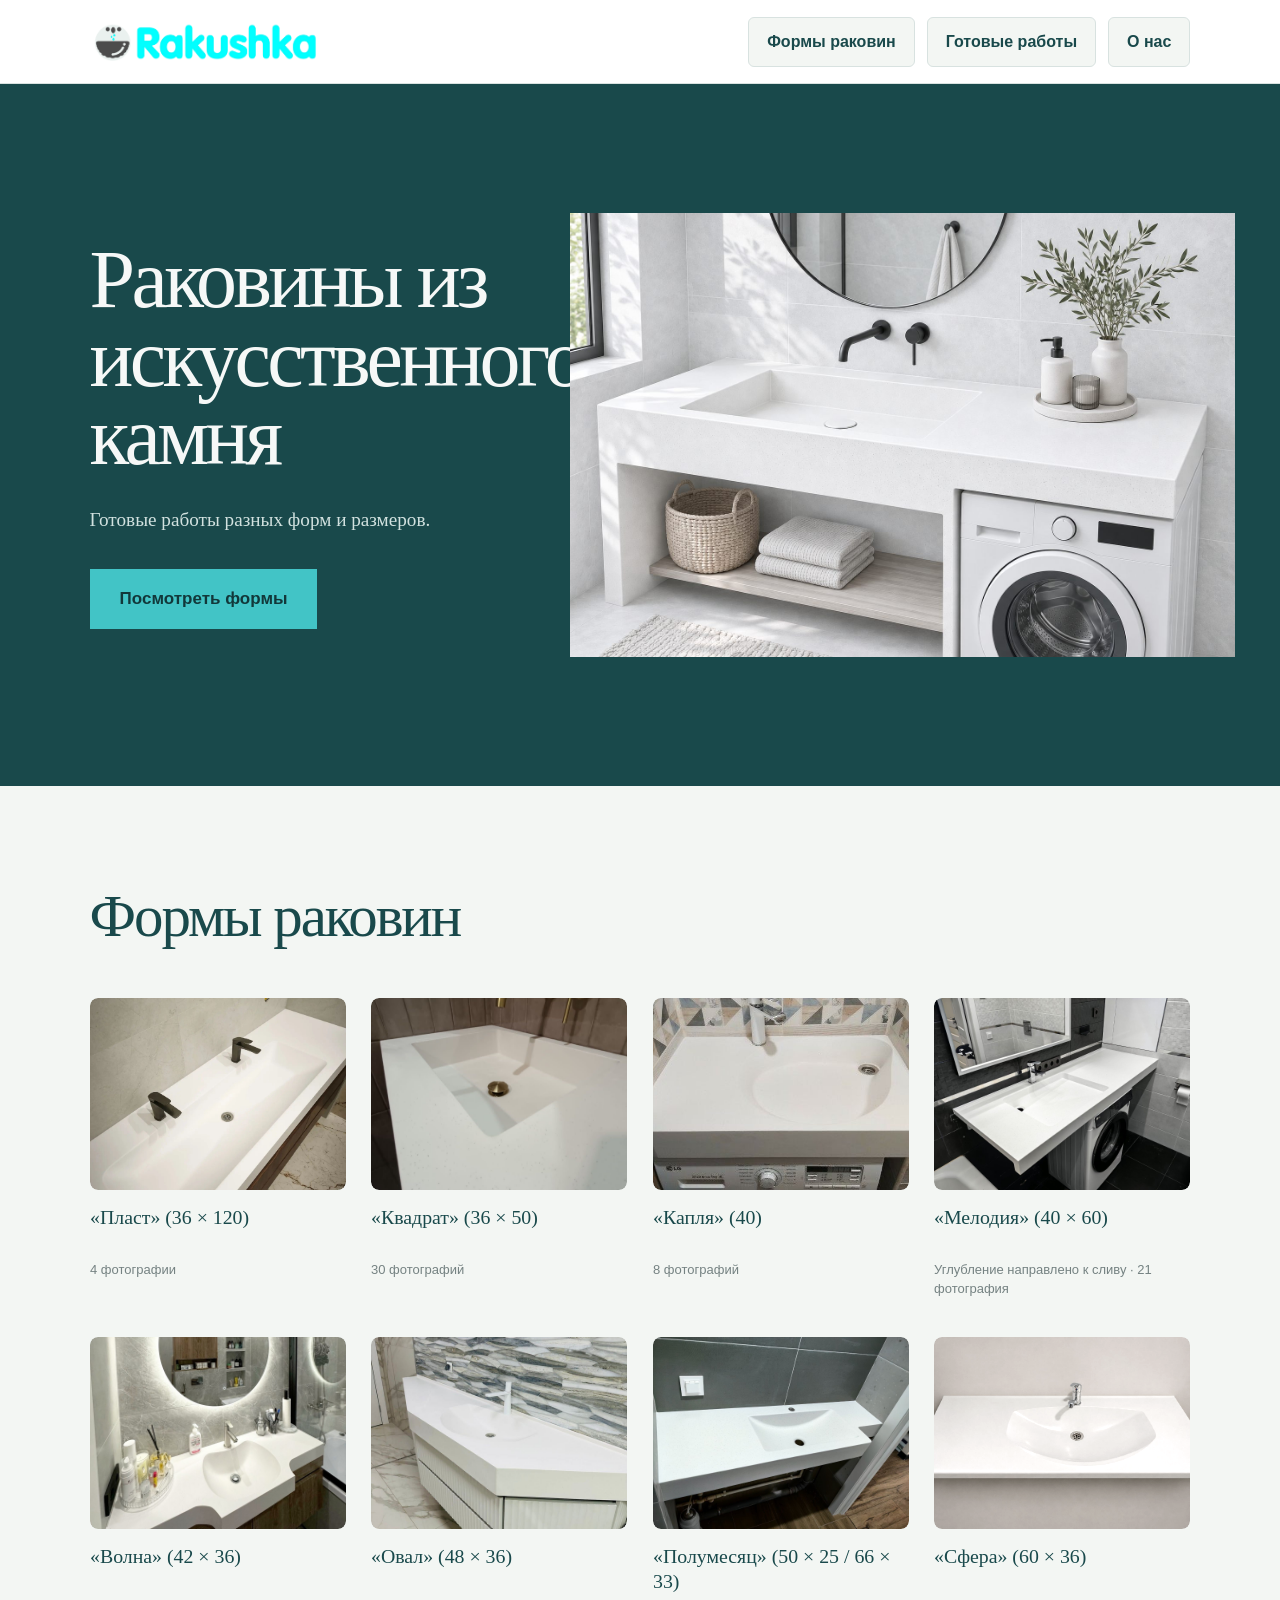
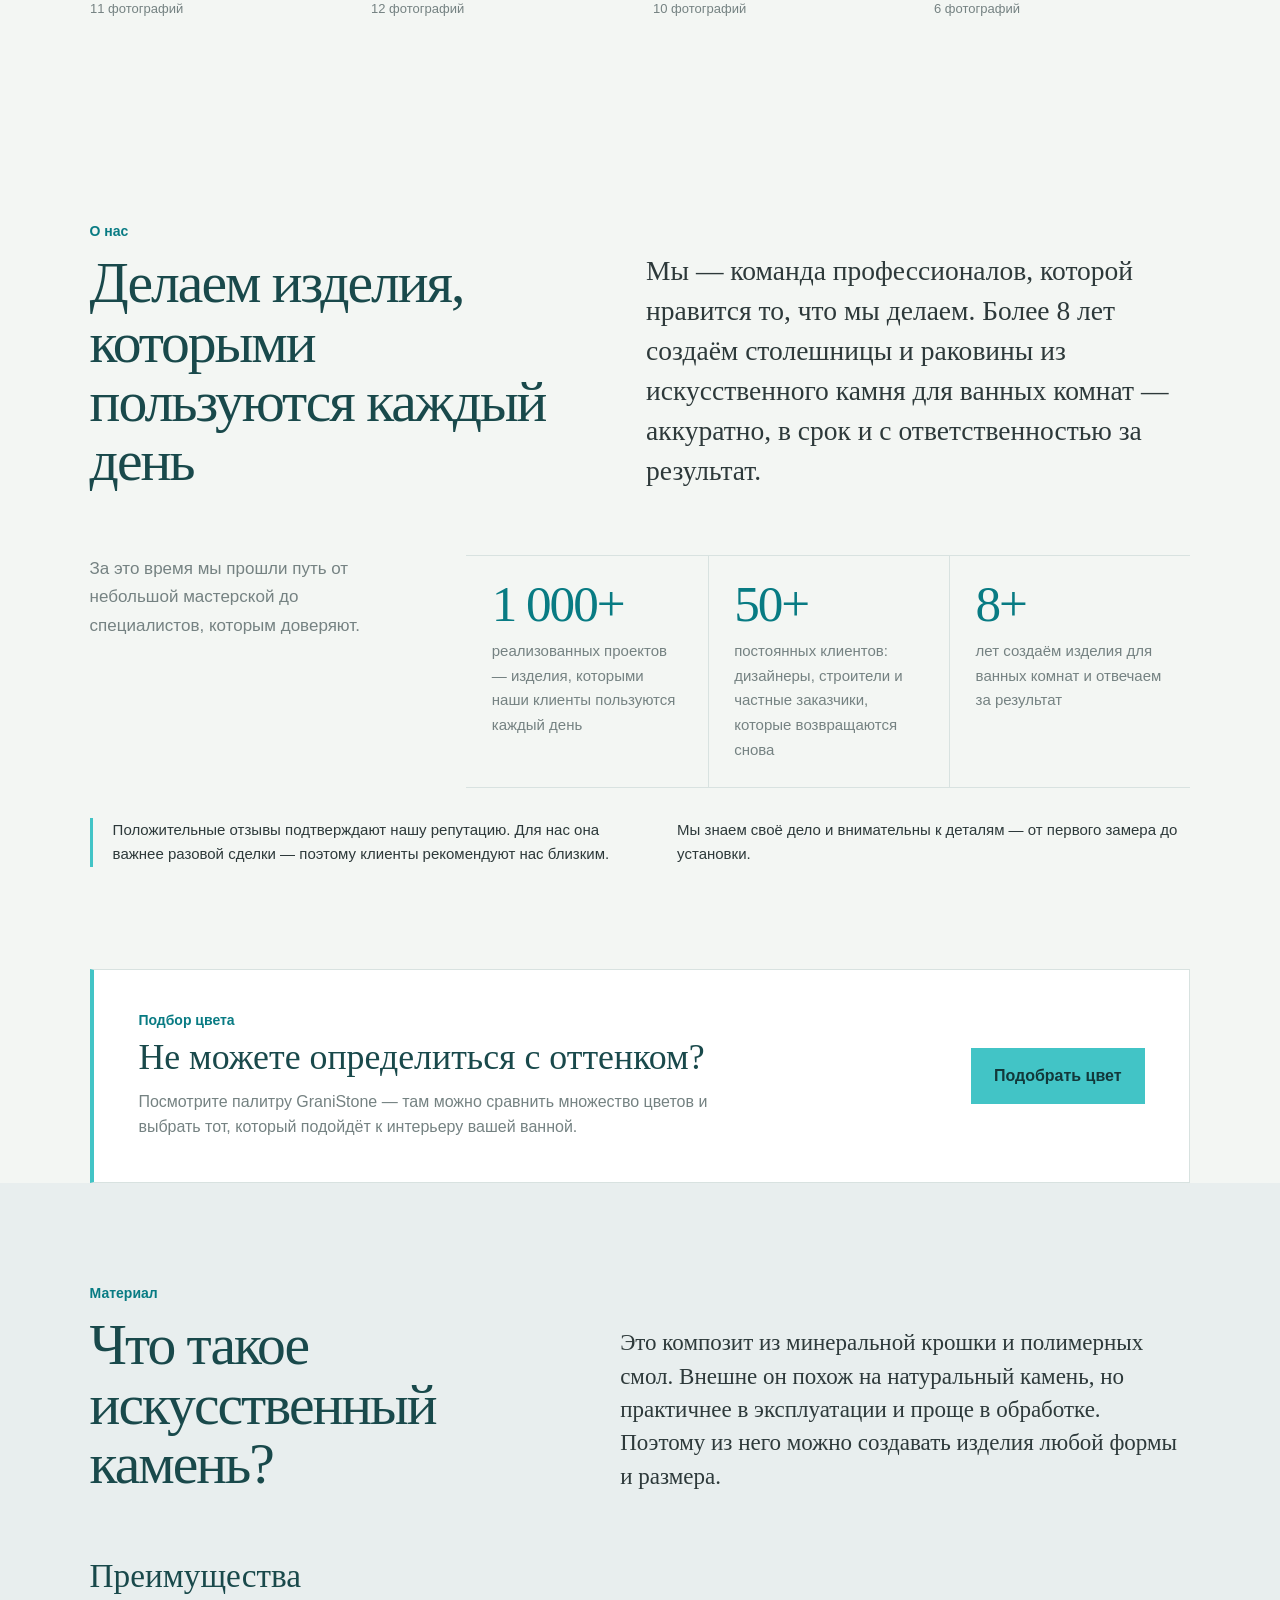
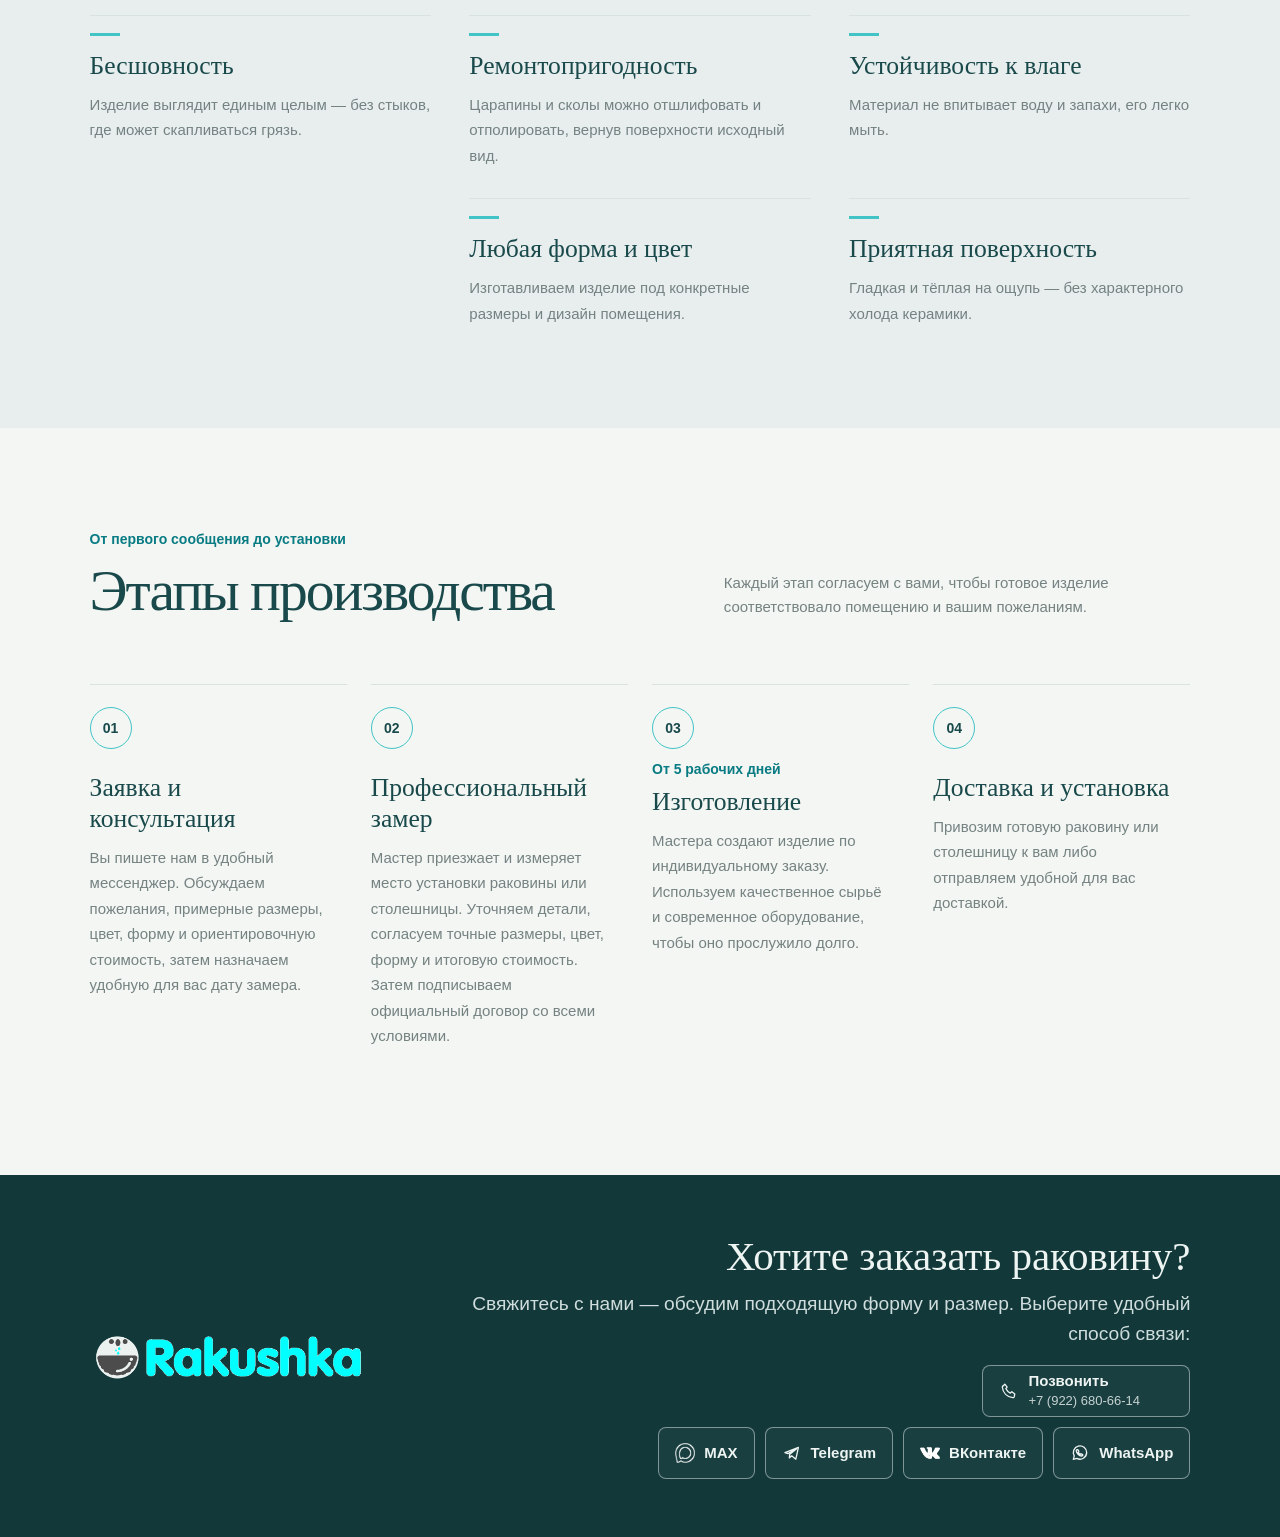
==== commit f39088cd: "Закреплена мобильная шапка и добавлена кнопка работ" ====
--- a/index.html
+++ b/index.html
@@ -8,6 +8,7 @@
     <link rel="stylesheet" href="styles.css">
 </head>
 <body>
+    <div class="scroll-progress" aria-hidden="true"><span class="scroll-progress__fill"></span></div>
     <header class="header">
         <a class="site-logo-link" href="index.html" aria-label="На главную страницу">
             <img class="site-logo" src="img/logo/logo-circle.png" alt="Rakushka — логотип">
@@ -17,7 +18,30 @@
             <a href="works.html">Готовые работы</a>
             <a href="#about">О нас</a>
         </nav>
+        <a class="mobile-works-link" href="works.html">Готовые работы</a>
+        <button class="mobile-menu-toggle" type="button" aria-controls="mobile-menu" aria-expanded="false" aria-label="Открыть меню">
+            <span class="mobile-menu-toggle__line"></span>
+            <span class="mobile-menu-toggle__line"></span>
+            <span class="mobile-menu-toggle__line"></span>
+        </button>
     </header>
+    <nav class="mobile-menu" id="mobile-menu" aria-label="Мобильная навигация" hidden>
+        <div class="mobile-menu__links">
+            <a href="index.html">Главная</a>
+            <a href="#forms">Формы раковин</a>
+            <a href="works.html">Готовые работы</a>
+            <a href="#about">О нас</a>
+        </div>
+        <div class="mobile-menu__contact">
+            <p>Нужна консультация? Позвоните или напишите</p>
+            <a class="mobile-menu__phone" href="tel:+79226806614">+7 (922) 680-66-14</a>
+            <div class="mobile-menu__socials">
+                <a href="https://t.me/maratusachev">Telegram</a>
+                <a href="https://max.ru/u/f9LHodD0cOLrPdPLi6p1ySVcDOKdnUDTAjddglqmSjcLEAeSOEm218_a-qA">MAX</a>
+                <a href="https://wa.me/qr/Z5MLQCVCQ3GNJ1">WhatsApp</a>
+            </div>
+        </div>
+    </nav>
 
     <main>
         <section class="hero">
@@ -378,6 +402,50 @@
             card.querySelector(".form-card__arrow--next").addEventListener("click", () => showImage(1));
         });
     </script>
+    <script>
+        const mobileMenuToggle = document.querySelector(".mobile-menu-toggle");
+        const mobileMenu = document.querySelector("#mobile-menu");
+
+        function closeMobileMenu() {
+            mobileMenu.hidden = true;
+            mobileMenuToggle.setAttribute("aria-expanded", "false");
+            mobileMenuToggle.setAttribute("aria-label", "Открыть меню");
+        }
+
+        mobileMenuToggle.addEventListener("click", function () {
+            const isOpen = mobileMenuToggle.getAttribute("aria-expanded") === "true";
+            mobileMenu.hidden = isOpen;
+            mobileMenuToggle.setAttribute("aria-expanded", String(!isOpen));
+            mobileMenuToggle.setAttribute("aria-label", isOpen ? "Открыть меню" : "Закрыть меню");
+        });
+
+        mobileMenu.querySelectorAll("a").forEach(function (link) {
+            link.addEventListener("click", closeMobileMenu);
+        });
+
+        document.addEventListener("keydown", function (event) {
+            if (event.key === "Escape" && !mobileMenu.hidden) {
+                closeMobileMenu();
+                mobileMenuToggle.focus();
+            }
+        });
+    </script>
+    <script>
+        const scrollProgressFill = document.querySelector(".scroll-progress__fill");
+
+        function updateScrollProgress() {
+            const scrollableHeight = document.documentElement.scrollHeight - window.innerHeight;
+            const scrollProgress = scrollableHeight > 0
+                ? Math.min(1, Math.max(0, window.scrollY / scrollableHeight))
+                : 0;
+
+            scrollProgressFill.style.transform = `scaleX(${scrollProgress})`;
+        }
+
+        window.addEventListener("scroll", updateScrollProgress, { passive: true });
+        window.addEventListener("resize", updateScrollProgress);
+        updateScrollProgress();
+    </script>
 </body>
 </html>
 
--- a/styles.css
+++ b/styles.css
@@ -40,6 +40,9 @@
 }
 
 .header {
+    position: sticky;
+    top: 0;
+    z-index: 999;
     min-height: 84px;
     padding: 16px 7%;
     display: flex;
@@ -48,12 +51,6 @@
     gap: 28px;
     border-bottom: 1px solid var(--color-line);
     background: var(--color-surface);
-}
-
-.works-page .header {
-    position: sticky;
-    top: 0;
-    z-index: 100;
 }
 
 .site-logo-link {
@@ -1604,3 +1601,264 @@
         padding: 0 14px;
     }
 }
+
+/* Mobile layout fix for the category carousel cards. The centered final pair is for three-column screens only. */
+@media (max-width: 900px) {
+    .form-grid > .form-card:nth-child(3n + 1):nth-last-child(2),
+    .form-grid > .form-card:nth-child(3n + 2):last-child {
+        grid-column: auto;
+    }
+}
+
+@media (max-width: 680px) {
+    .form-grid {
+        grid-template-columns: minmax(0, 1fr);
+        gap: 34px;
+    }
+
+    .form-grid > .form-card {
+        width: 100%;
+    }
+
+    .form-card h3 {
+        min-height: 0;
+    }
+
+    .form-card__arrow {
+        width: 44px;
+        height: 44px;
+    }
+}
+
+/* Compact mobile header: keep the logo clear and all navigation choices on one line. */
+@media (max-width: 680px) {
+    .header {
+        min-height: 0;
+        padding: 12px 5% 14px;
+        gap: 10px;
+    }
+
+    .site-logo-link {
+        flex-basis: 176px;
+        width: min(176px, 64vw);
+    }
+
+    .site-logo {
+        height: 34px;
+    }
+
+    .header .navigation {
+        display: grid;
+        grid-template-columns: minmax(0, 1fr) minmax(0, 1.15fr) minmax(0, 0.55fr);
+        width: 100%;
+        order: 2;
+        gap: 8px;
+        padding-top: 10px;
+    }
+
+    .header .navigation a {
+        min-width: 0;
+        min-height: 44px;
+        padding: 0 7px;
+        font-size: clamp(11px, 3.2vw, 13px);
+        letter-spacing: -0.015em;
+        white-space: nowrap;
+    }
+
+    .works-page .header .navigation {
+        grid-template-columns: repeat(2, minmax(0, 1fr));
+    }
+}
+/* Mobile navigation follows the compact, open-panel pattern shown in the reference. */
+.mobile-menu-toggle {
+    display: none;
+}
+
+.mobile-works-link {
+    display: none;
+}
+
+.mobile-menu[hidden] {
+    display: none;
+}
+
+@media (max-width: 680px) {
+    .header {
+        flex-wrap: nowrap;
+        justify-content: space-between;
+        align-items: center;
+        min-height: 64px;
+        padding: 10px 5%;
+        gap: 12px;
+    }
+
+    .header .navigation {
+        display: none;
+    }
+
+    .mobile-menu-toggle {
+        position: relative;
+        display: grid;
+        flex: 0 0 44px;
+        width: 44px;
+        height: 44px;
+        padding: 0;
+        place-items: center;
+        border: 0;
+        color: var(--color-muted);
+        background: transparent;
+        cursor: pointer;
+    }
+
+    .mobile-works-link {
+        display: inline-flex;
+        flex: 0 1 auto;
+        min-height: 40px;
+        align-items: center;
+        justify-content: center;
+        padding: 0 10px;
+        border: 1px solid var(--color-line);
+        color: var(--color-petrol);
+        font-size: clamp(11px, 3.1vw, 13px);
+        font-weight: 700;
+        line-height: 1.15;
+        text-align: center;
+        white-space: nowrap;
+    }
+
+    .mobile-menu-toggle__line {
+        position: absolute;
+        width: 22px;
+        height: 2px;
+        border-radius: 2px;
+        background: currentColor;
+        transition: transform 180ms ease, opacity 180ms ease;
+    }
+
+    .mobile-menu-toggle__line:nth-child(1) {
+        transform: translateY(-7px);
+    }
+
+    .mobile-menu-toggle__line:nth-child(3) {
+        transform: translateY(7px);
+    }
+
+    .mobile-menu-toggle[aria-expanded="true"] .mobile-menu-toggle__line:nth-child(1) {
+        transform: rotate(45deg);
+    }
+
+    .mobile-menu-toggle[aria-expanded="true"] .mobile-menu-toggle__line:nth-child(2) {
+        opacity: 0;
+    }
+
+    .mobile-menu-toggle[aria-expanded="true"] .mobile-menu-toggle__line:nth-child(3) {
+        transform: rotate(-45deg);
+    }
+
+    .mobile-menu:not([hidden]) {
+        display: block;
+        padding: clamp(34px, 8vh, 58px) 5% 32px;
+        border-bottom: 1px solid var(--color-line);
+        background: var(--color-surface);
+        animation: mobile-menu-enter 220ms ease-out both;
+    }
+
+    .mobile-menu__links {
+        display: grid;
+        justify-items: center;
+        gap: 8px;
+    }
+
+    .mobile-menu__links a {
+        display: flex;
+        width: 100%;
+        min-height: 46px;
+        align-items: center;
+        justify-content: center;
+        color: var(--color-text);
+        font-size: clamp(16px, 4.3vw, 19px);
+        font-weight: 600;
+        letter-spacing: 0.01em;
+        text-align: center;
+        text-transform: uppercase;
+    }
+
+    .mobile-menu__links a:hover,
+    .mobile-menu__links a:focus-visible {
+        color: var(--color-petrol);
+    }
+
+    .mobile-menu__contact {
+        margin: clamp(38px, 8vh, 62px) auto 0;
+        display: grid;
+        justify-items: center;
+        gap: 12px;
+        text-align: center;
+    }
+
+    .mobile-menu__contact p {
+        max-width: 34ch;
+        margin: 0;
+        color: var(--color-muted);
+        font-size: 15px;
+        line-height: 1.5;
+    }
+
+    .mobile-menu__phone {
+        color: var(--color-text);
+        font-size: 18px;
+        font-variant-numeric: tabular-nums;
+    }
+
+    .mobile-menu__socials {
+        display: flex;
+        flex-wrap: wrap;
+        justify-content: center;
+        gap: 18px;
+    }
+
+    .mobile-menu__socials a {
+        color: var(--color-muted);
+        font-size: 14px;
+        text-decoration: underline;
+        text-underline-offset: 4px;
+    }
+}
+
+@keyframes mobile-menu-enter {
+    from { opacity: 0; transform: translateY(-8px); }
+    to { opacity: 1; transform: translateY(0); }
+}
+
+@media (prefers-reduced-motion: reduce) {
+    .mobile-menu:not([hidden]) { animation: none; }
+    .mobile-menu-toggle__line { transition: none; }
+}
+/* Mobile scroll progress, fixed to the top edge of the viewport. */
+.scroll-progress {
+    display: none;
+}
+
+@media (max-width: 680px) {
+    .scroll-progress {
+        position: fixed;
+        top: 0;
+        right: 0;
+        left: 0;
+        z-index: 1000;
+        display: block;
+        height: 3px;
+        overflow: hidden;
+        background: rgba(216, 226, 224, 0.75);
+        pointer-events: none;
+    }
+
+    .scroll-progress__fill {
+        display: block;
+        width: 100%;
+        height: 100%;
+        background: var(--color-accent);
+        transform: scaleX(0);
+        transform-origin: left center;
+    }
+}
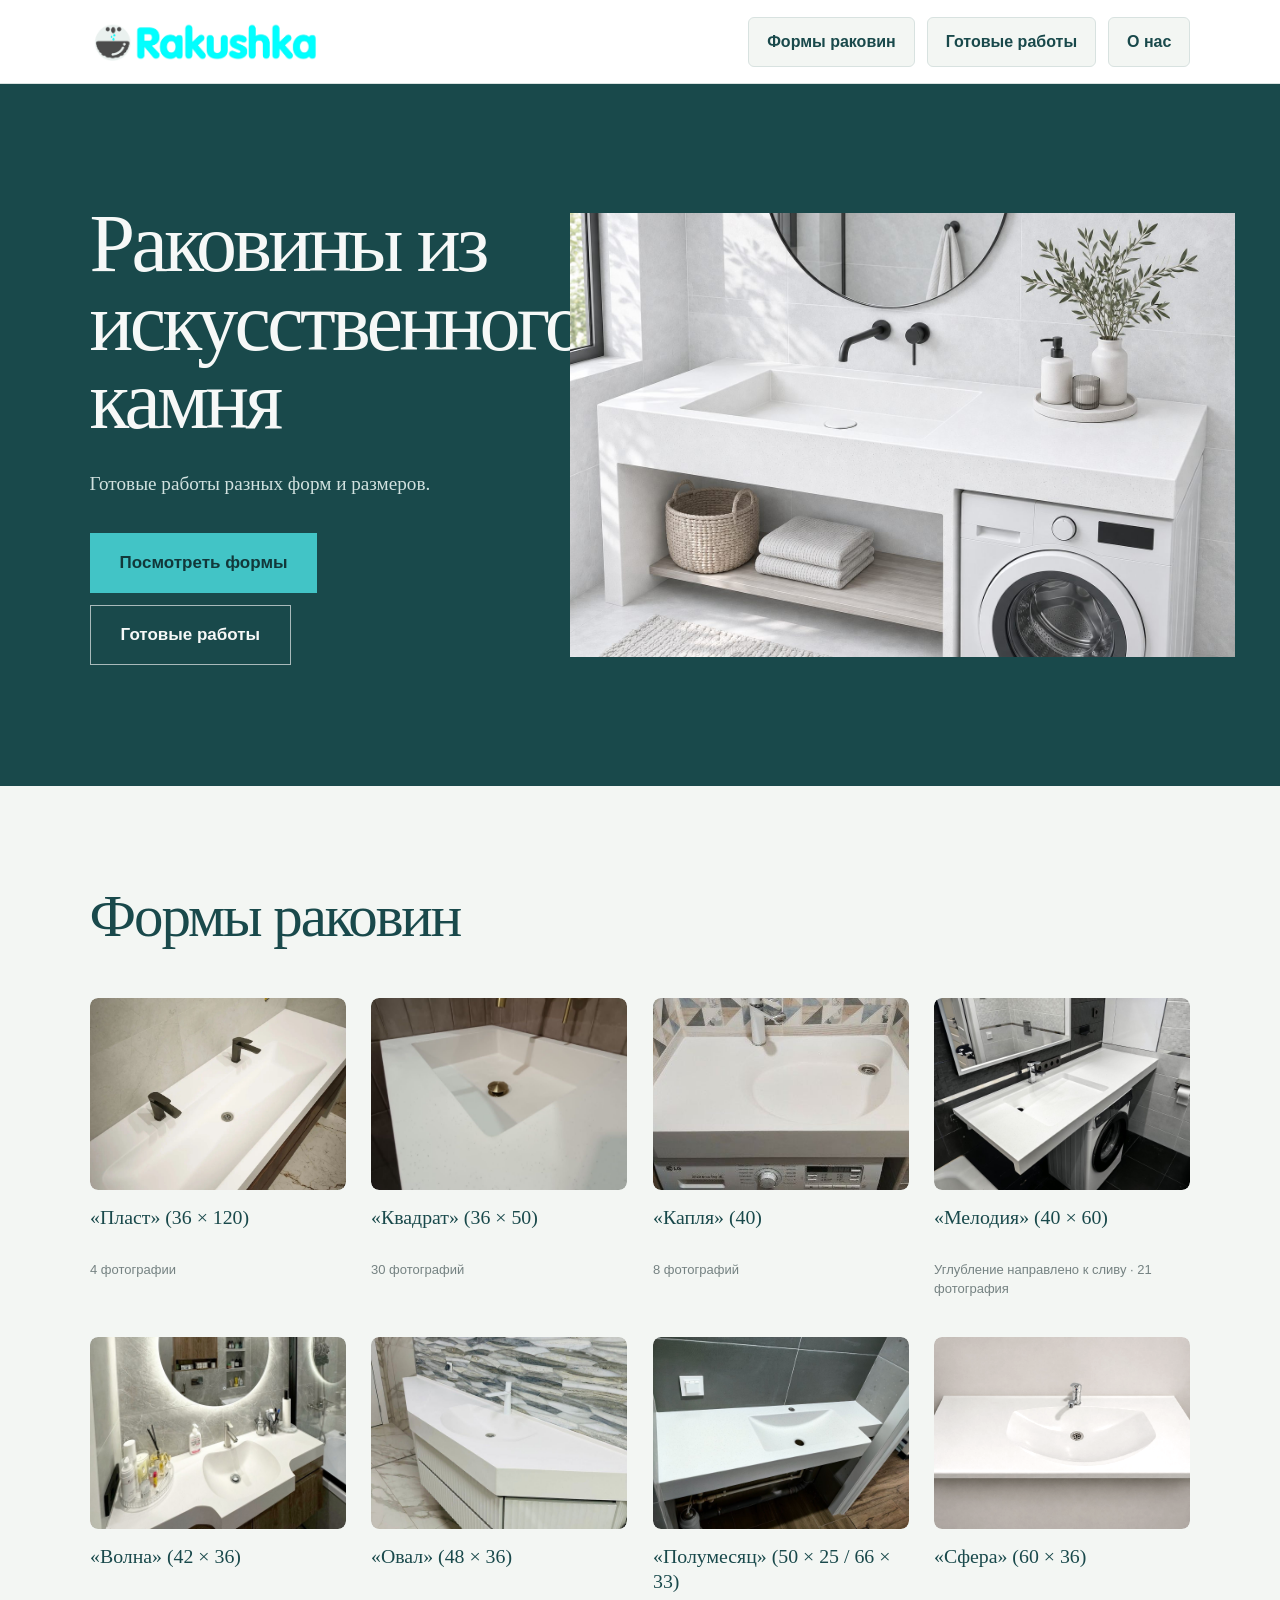
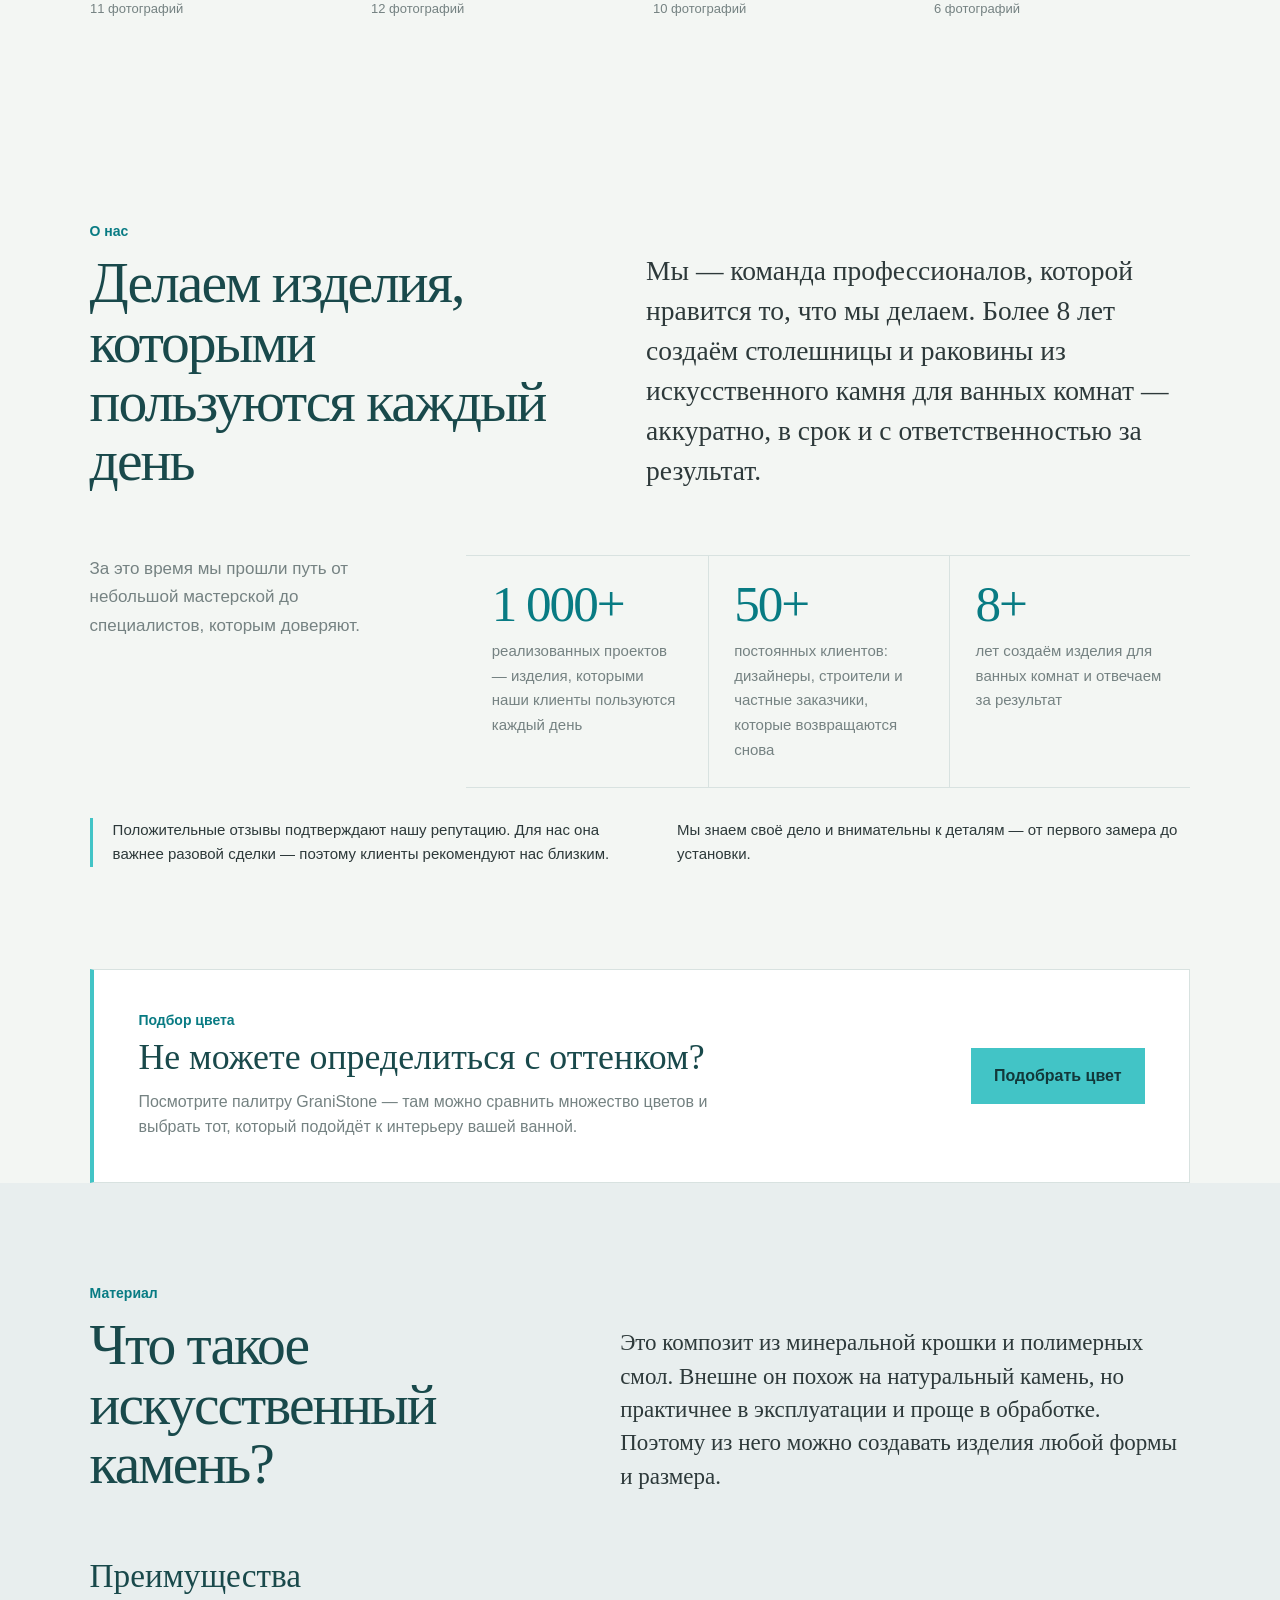
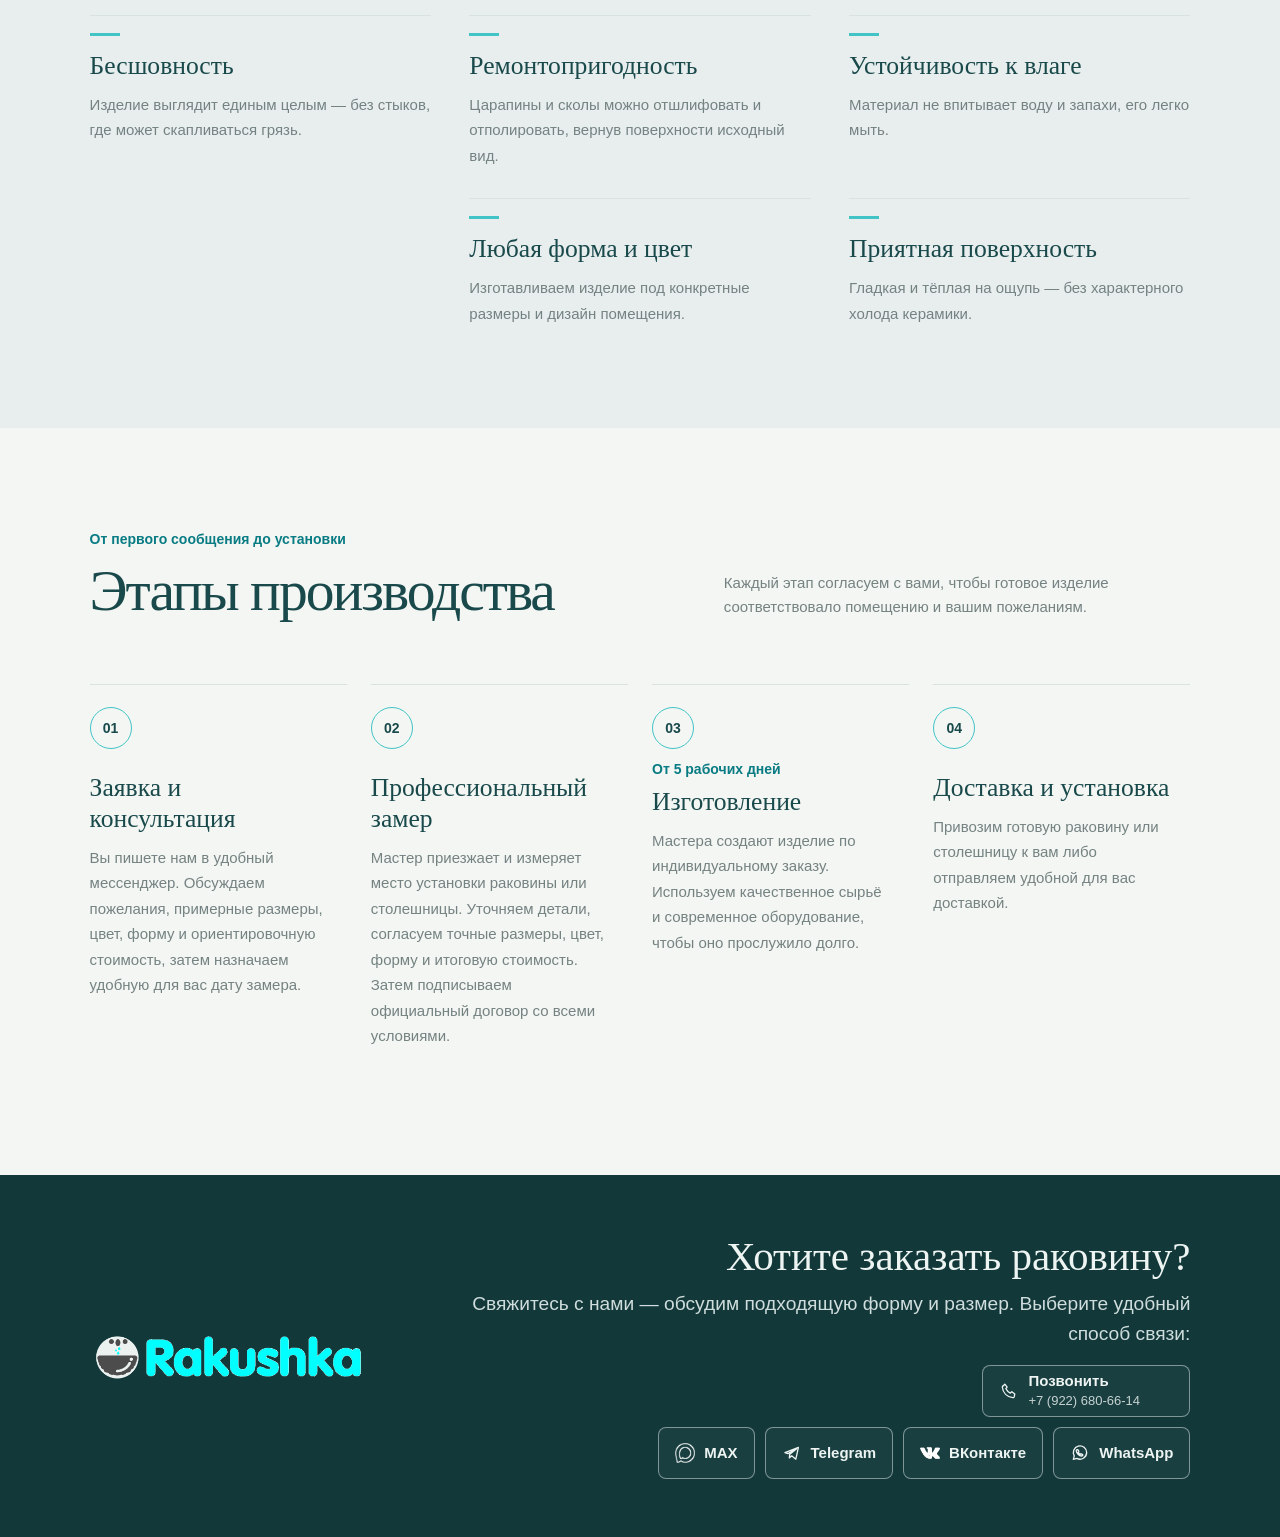
==== commit c2623123: "Перенесена кнопка готовых работ в первый экран" ====
--- a/index.html
+++ b/index.html
@@ -18,7 +18,6 @@
             <a href="works.html">Готовые работы</a>
             <a href="#about">О нас</a>
         </nav>
-        <a class="mobile-works-link" href="works.html">Готовые работы</a>
         <button class="mobile-menu-toggle" type="button" aria-controls="mobile-menu" aria-expanded="false" aria-label="Открыть меню">
             <span class="mobile-menu-toggle__line"></span>
             <span class="mobile-menu-toggle__line"></span>
@@ -50,7 +49,10 @@
                 <p class="hero__description">
                     Готовые работы разных форм и размеров.
                 </p>
-                <a class="button" href="#forms">Посмотреть формы</a>
+                <div class="hero__actions">
+                    <a class="button" href="#forms">Посмотреть формы</a>
+                    <a class="button button--secondary" href="works.html">Готовые работы</a>
+                </div>
             </div>
             <div class="hero__image">
                 <img src="img/optimized/hero-sink-white.jpg" fetchpriority="high" decoding="async" alt="Раковина из искусственного камня">
--- a/styles.css
+++ b/styles.css
@@ -143,6 +143,24 @@
     font-size: 17px;
     font-weight: 600;
     transition: color 0.2s ease, background-color 0.2s ease;
+}
+
+.hero__actions {
+    display: flex;
+    flex-wrap: wrap;
+    gap: 12px;
+}
+
+.button--secondary {
+    border: 1px solid rgba(246, 248, 247, 0.65);
+    color: #f6f8f7;
+    background: transparent;
+}
+
+.button--secondary:hover {
+    border-color: var(--color-accent);
+    color: var(--color-petrol-deep);
+    background: var(--color-accent);
 }
 
 .button:hover {
@@ -1674,10 +1692,6 @@
     display: none;
 }
 
-.mobile-works-link {
-    display: none;
-}
-
 .mobile-menu[hidden] {
     display: none;
 }
@@ -1710,20 +1724,16 @@
         cursor: pointer;
     }
 
-    .mobile-works-link {
-        display: inline-flex;
-        flex: 0 1 auto;
-        min-height: 40px;
-        align-items: center;
-        justify-content: center;
-        padding: 0 10px;
-        border: 1px solid var(--color-line);
-        color: var(--color-petrol);
-        font-size: clamp(11px, 3.1vw, 13px);
-        font-weight: 700;
-        line-height: 1.15;
-        text-align: center;
-        white-space: nowrap;
+    .hero__actions {
+        display: grid;
+        grid-template-columns: 1fr;
+        gap: 10px;
+        max-width: 360px;
+    }
+
+    .hero__actions .button {
+        width: 100%;
+        min-height: 54px;
     }
 
     .mobile-menu-toggle__line {
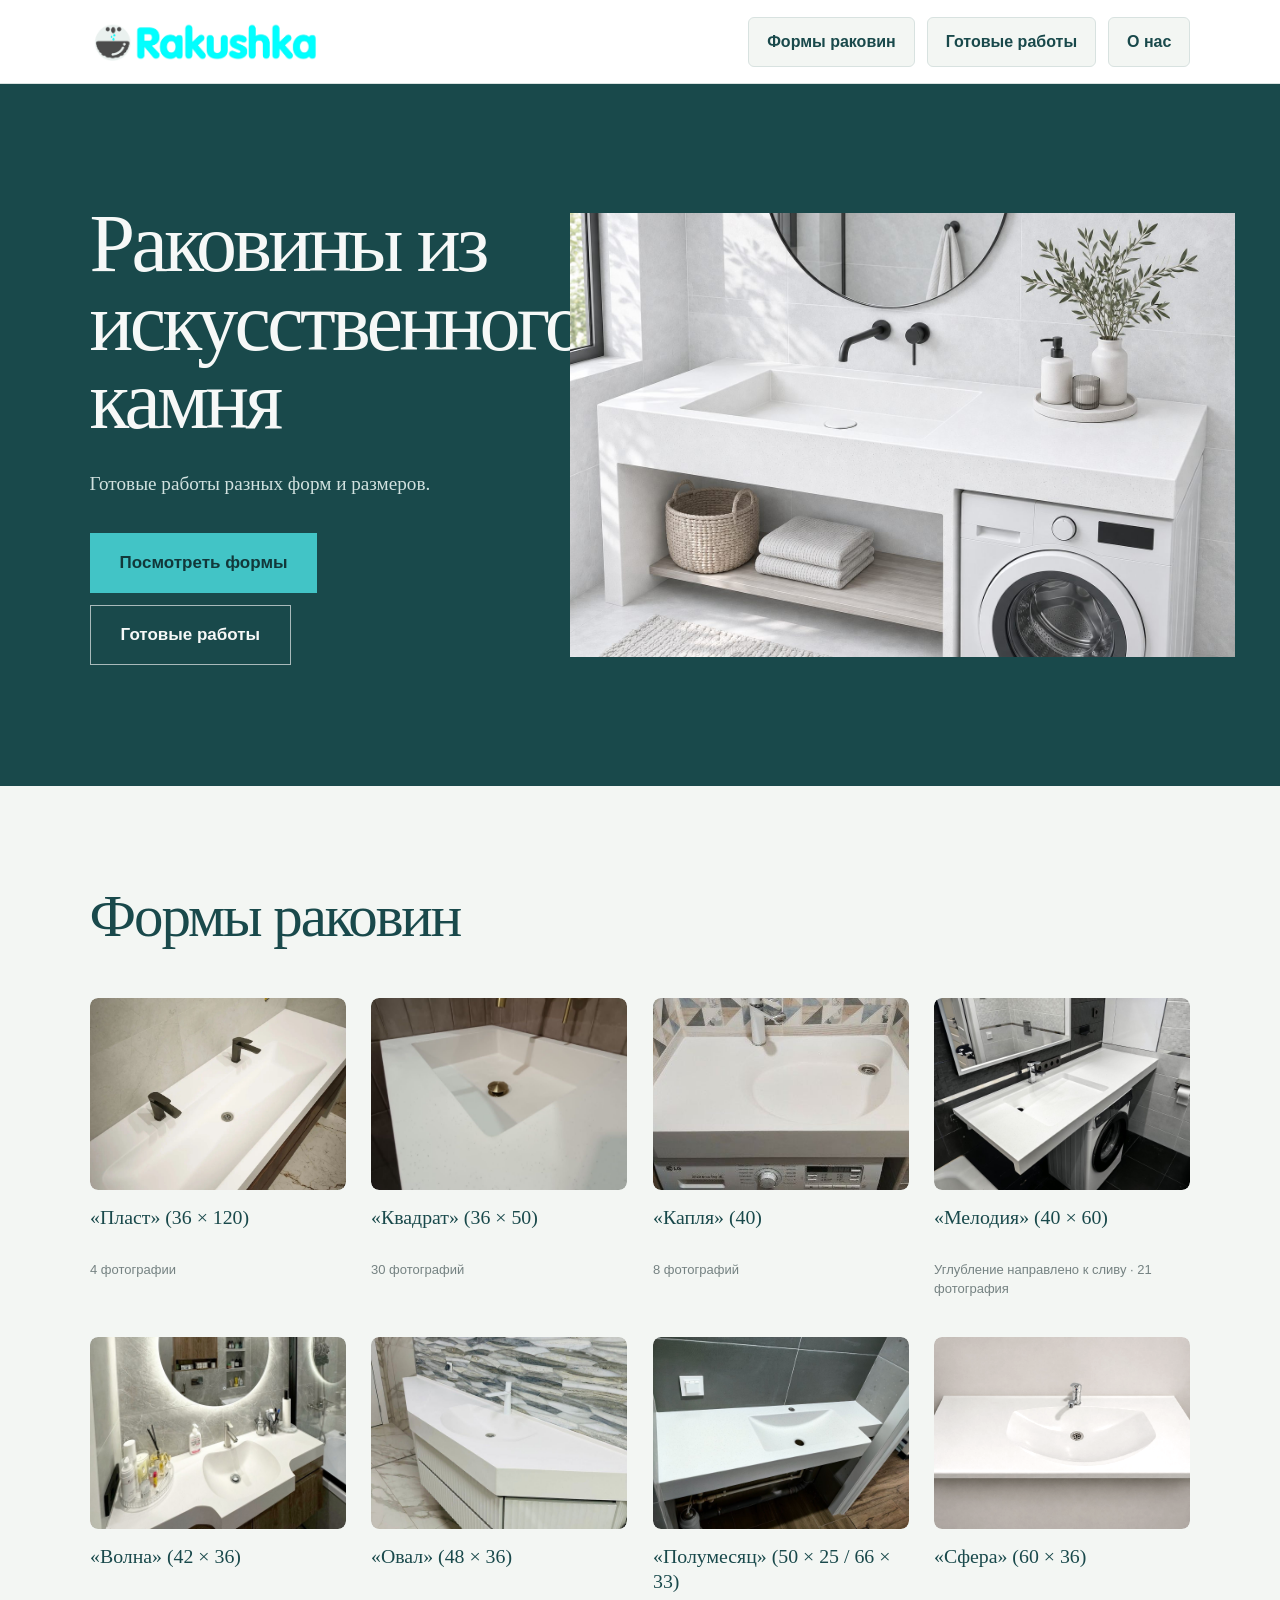
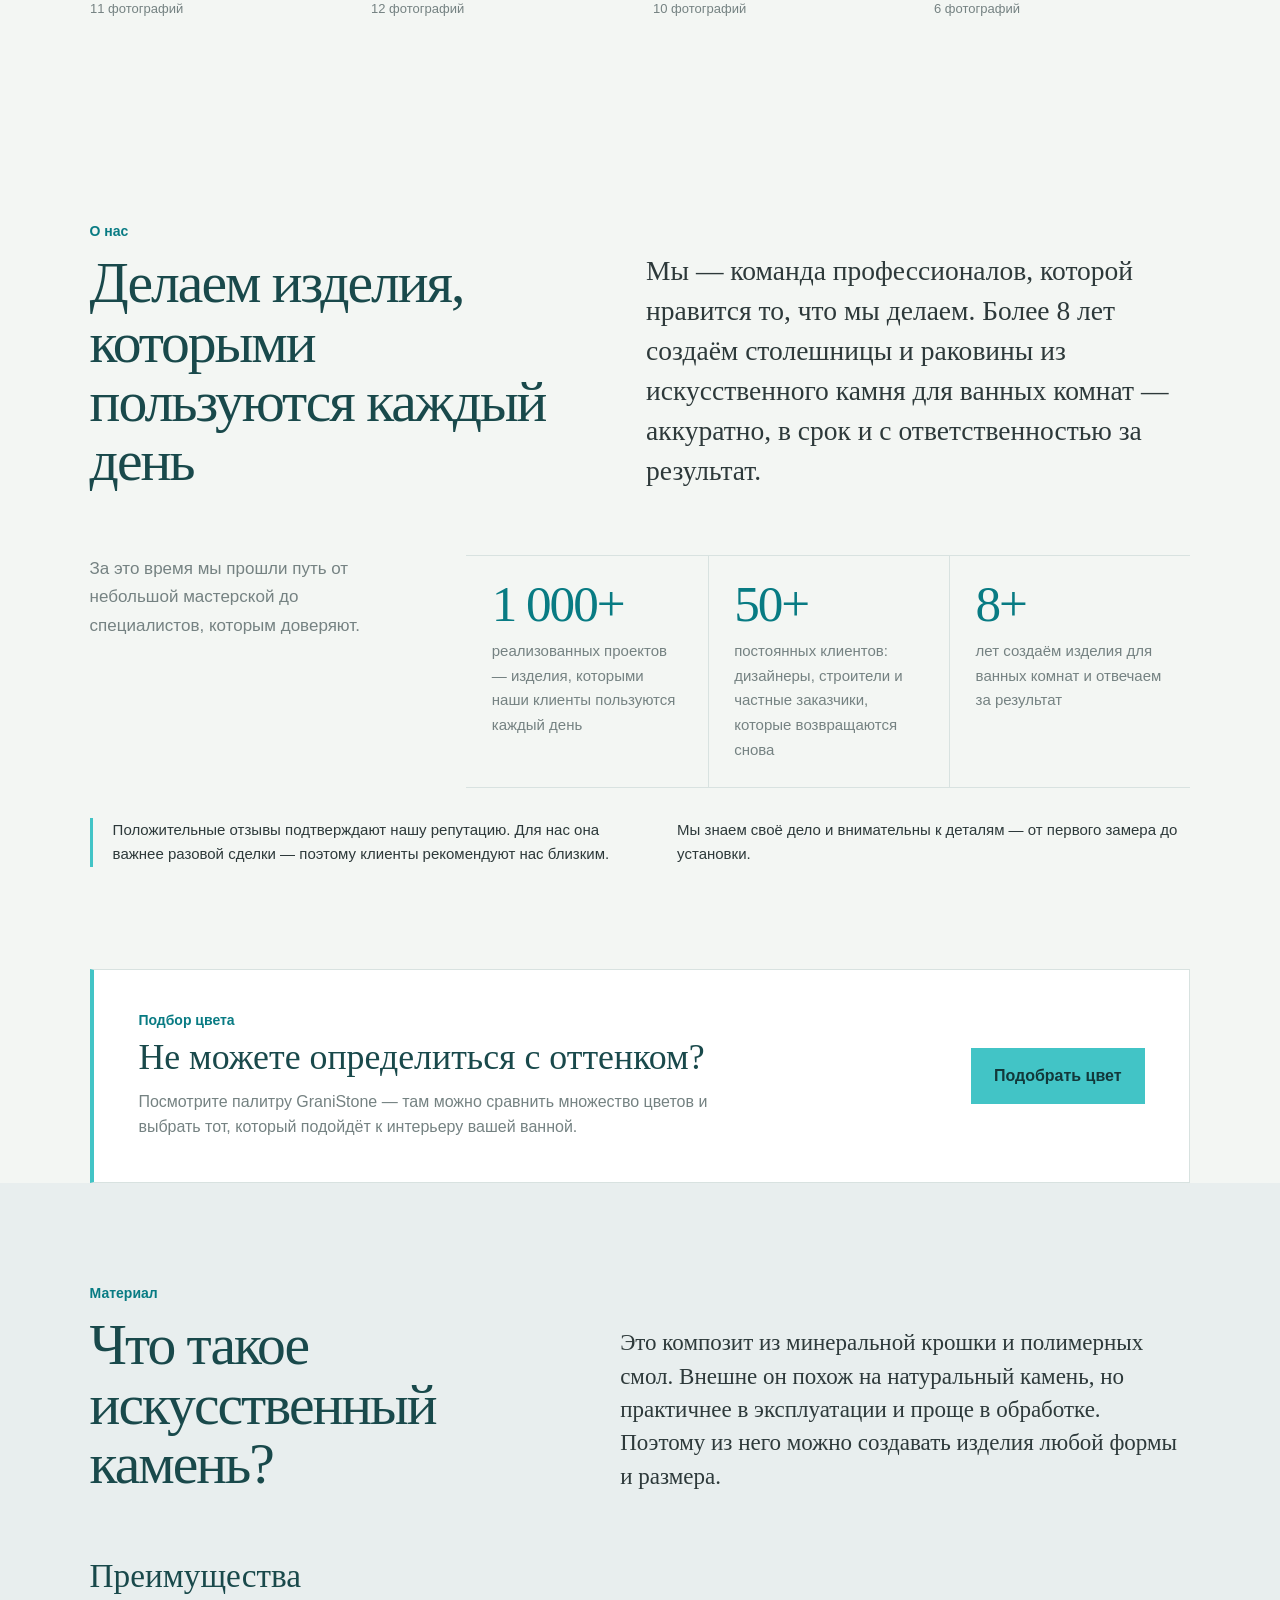
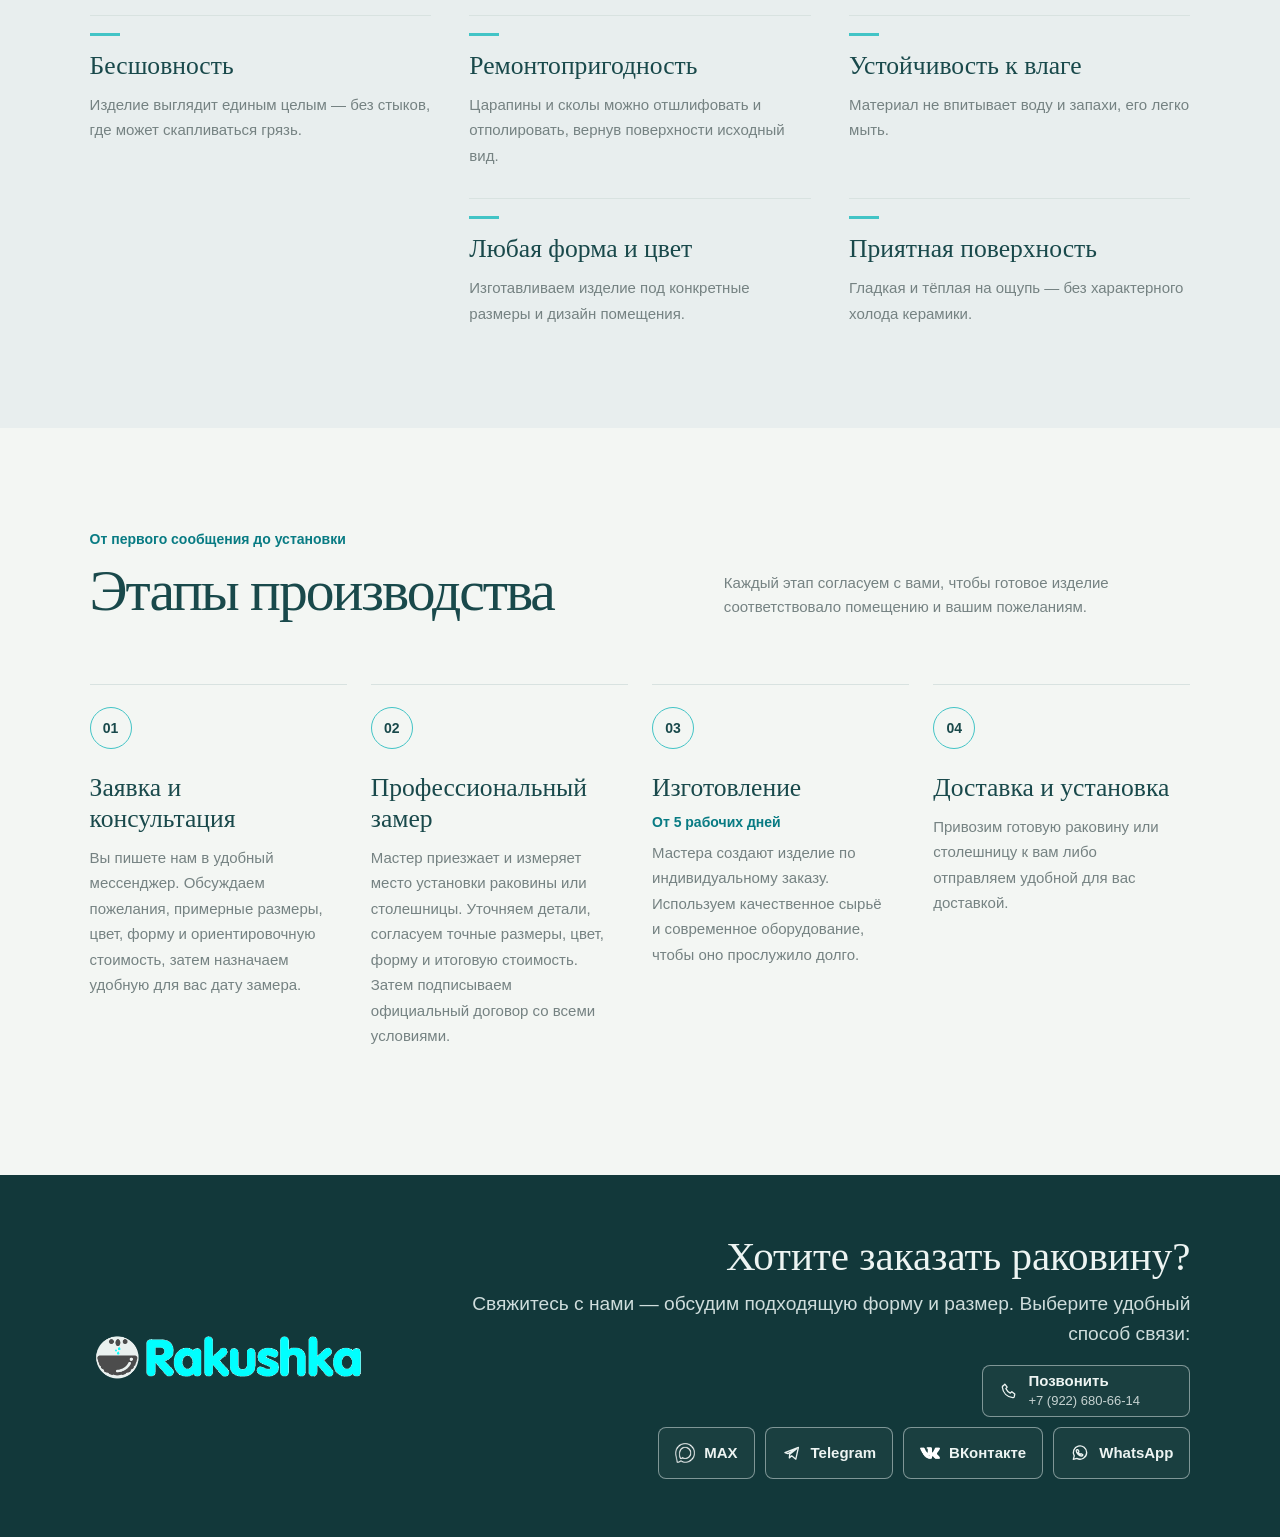
==== commit 8cd1e24c: "Исправлена мобильная верстка статистики и этапов" ====
--- a/index.html
+++ b/index.html
@@ -323,8 +323,8 @@
                 </article>
                 <article class="info-process__step">
                     <span class="info-process__number">03</span>
+                    <h3>Изготовление</h3>
                     <p class="info-process__duration">От 5 рабочих дней</p>
-                    <h3>Изготовление</h3>
                     <p>Мастера создают изделие по индивидуальному заказу. Используем качественное сырьё и современное оборудование, чтобы оно прослужило долго.</p>
                 </article>
                 <article class="info-process__step">
--- a/styles.css
+++ b/styles.css
@@ -1228,7 +1228,7 @@
 }
 
 .info-process__duration {
-    margin: -12px 0 10px;
+    margin: 0 0 10px;
     color: var(--color-accent-dark, #087b83);
     font-size: 14px;
     font-weight: 700;
@@ -1359,7 +1359,7 @@
 
     .info-stat {
         display: grid;
-        grid-template-columns: minmax(76px, 0.3fr) minmax(0, 1fr);
+        grid-template-columns: minmax(max-content, 0.42fr) minmax(0, 1fr);
         align-items: center;
         gap: 12px;
         padding: 16px 4px;
